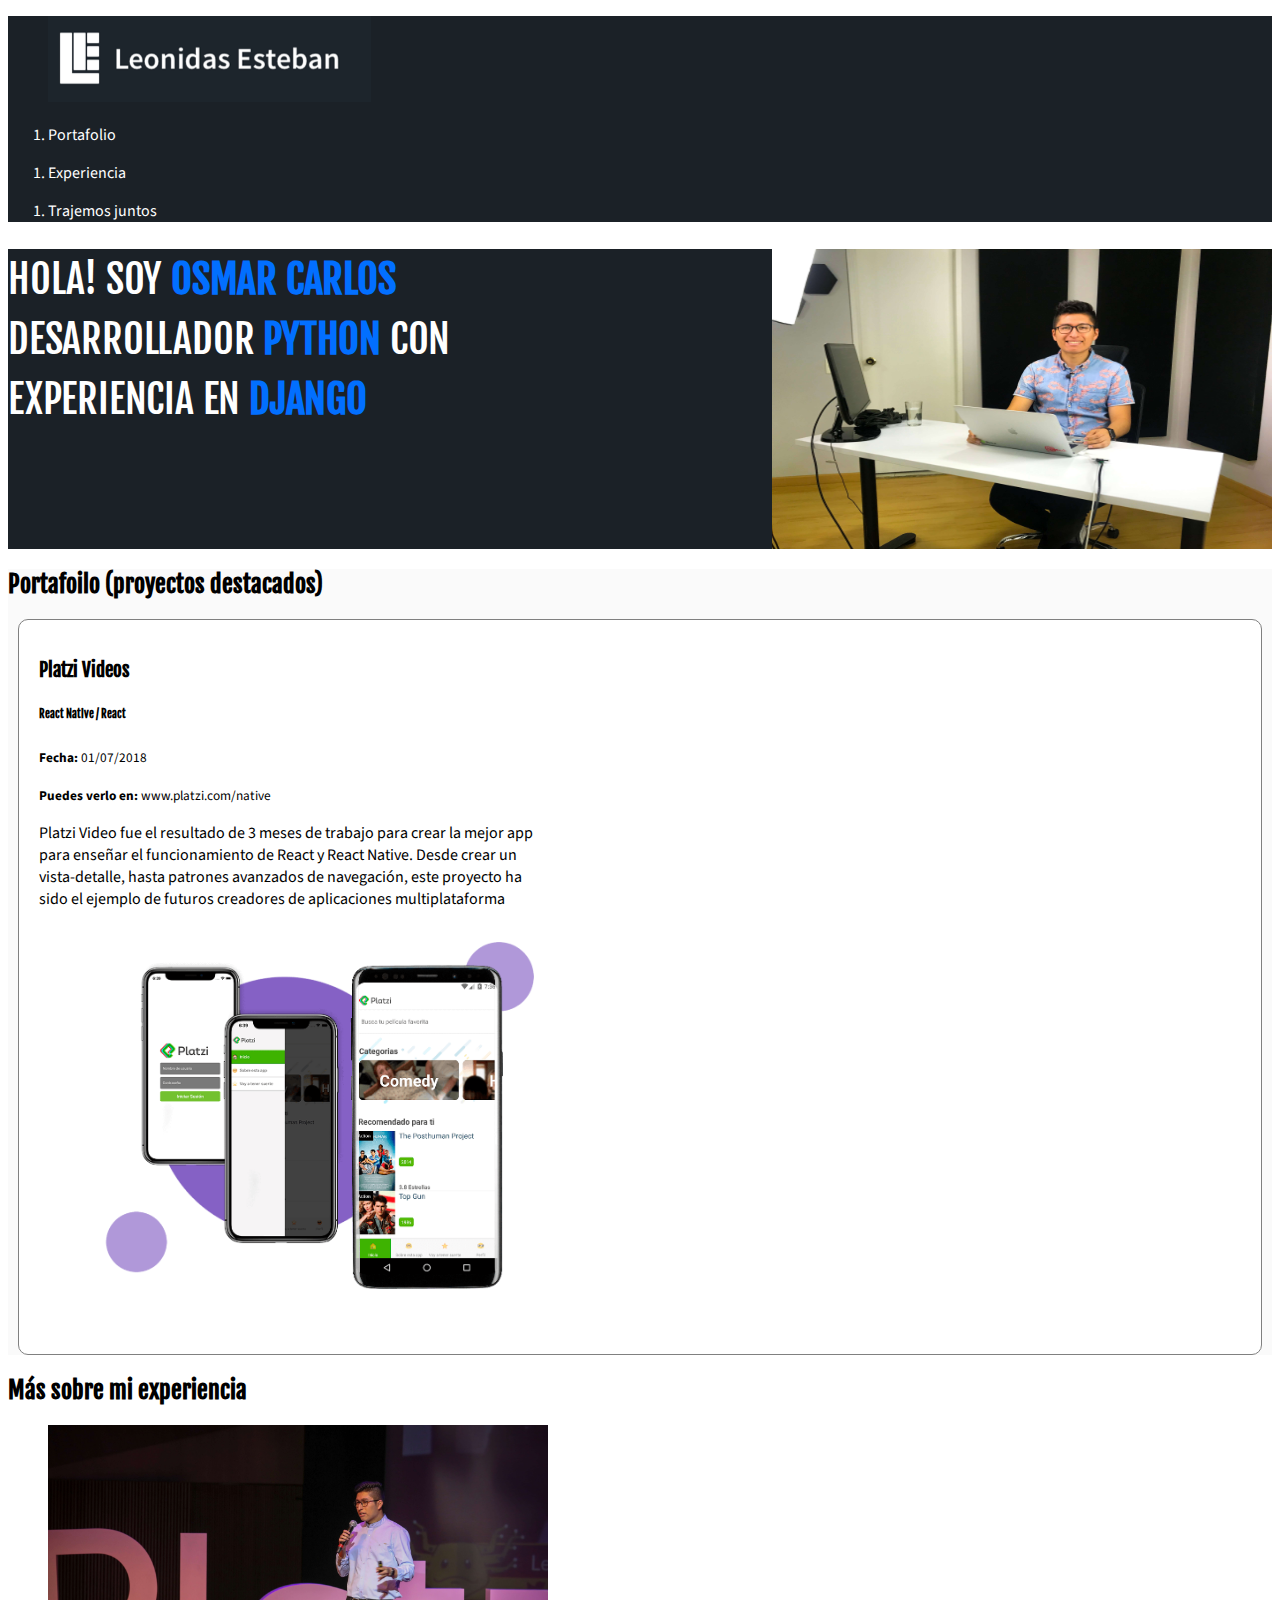
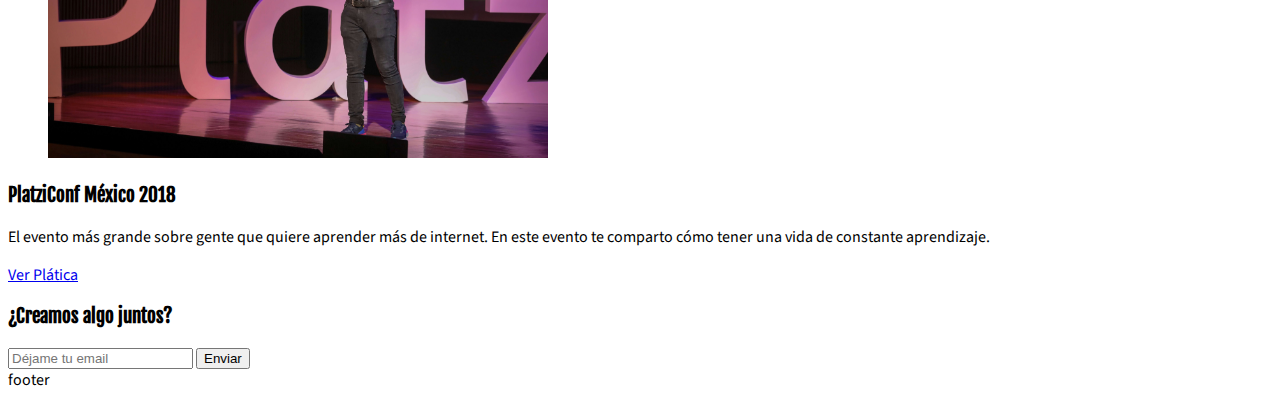
==== preview.html @ 9ba99475 "Update 1" ====
<!DOCTYPE html>
<html lang="es">
<head>
    <meta charset="UTF-8">
    <meta name="viewport" content="width=device-width, initial-scale=1.0">
    <meta http-equiv="X-UA-Compatible" content="ie=edge">
    <title>Preview</title>
    <link rel="icon" type="image/png" href="images/favicon.png">
    <link href="https://fonts.googleapis.com/css?family=Fjalla+One|Source+Sans+Pro" rel="stylesheet">
    <link rel="stylesheet" href="css/styles.css">
</head>
<body>
    <header class="header">
        <div>
            <figure class="logo">
                <img src="images/logo.png" alt="Logo de http://leonidasesteban.com">
            </figure>
            <nav class="menu">
                <ol>
                    <!-- <li><a href="https://www.capptu.com" target="_blank">Trabajo</a></li> -->
                    <li><a href="#portafolio">Portafolio</a></li>
                </ol>
                <ol>
                    <!-- <li><a href="https://linkedin.com/in/osmar-carlos-rodríguez-mejía-9ba526146" target="_blank">Experiencia</a></li> -->
                    <li><a href="#experiencia">Experiencia</a></li>
                </ol>
                <ol>
                    <!-- <li><a href="https://github.com/OsmarCarlos/chewie" target="_blank">Trajemos juntos</a></li> -->
                    <li><a href="#contacto">Trajemos juntos</a></li>
                </ol>
            </nav>
        </div>
    </header>
    <section class="hero">
        <h1>
            Hola! Soy <strong>Osmar Carlos</strong><br> Desarrollador  <strong>Python</strong> con <br> experiencia en <strong>Django</strong>
        </h1>
        <!-- <img src="images/hero.jpg" alt="Hero Image" width="500" height=""> -->
    </section>
    <section id="portafolio" class="portfolio">
        <h2>Portafoilo (proyectos destacados)</h2>
        <article class="project">
            <div class="project-details">
                <h3 class="project-title">Platzi Videos</h3>
                <h6 class="project-course">React Native / React</h6>
                <p class="project-date"><small><strong>Fecha: </strong>01/07/2018</small></p>
                <p class="project-url"><small><strong>Puedes verlo en: </strong>www.platzi.com/native</small></p>
                <p class="project-description">Platzi Video fue el resultado de 3 meses de trabajo para crear la mejor app para enseñar
                    el funcionamiento de React y React Native. Desde crear un vista-detalle, hasta patrones 
                    avanzados de navegación, este proyecto ha sido el ejemplo de futuros creadores de 
                    aplicaciones multiplataforma</p>
            </div>       
            <figure class="project-imageContainer">
                <img class="project-image" src="images/platzi-video-react-native.png" alt="Proyecto del curso de React Native" width="500">
            </figure>
        </article>
    </section>
    <section id="eventos" class="event">
        <h2>Más sobre mi experiencia</h2>
        <article class="event">
            <figure class="event-imageContainer">
                <img class="event-image" src="images/platzi-conf.jpg" alt="PlatziConf" width="500">
            </figure>
            <h3 class="event-title">PlatziConf México 2018</h3>
            <p class="event-description">El evento más grande sobre gente que quiere aprender más de internet. 
                En este evento te comparto cómo tener una vida de constante aprendizaje.</p>
            <a class="event-url" href="https://www.youtube.com/watch?v=BIS7cWGgJg0" target="_blank">Ver Plática</a>
        </article>
    </section>
    <section id="contacto" class="contact">
        <form action="" class="form-email">
            <h3>¿Creamos algo juntos?</h3>
            <!-- <label for="email">Déjame tu email</label> -->
            <input type="text" placeholder="Déjame tu email" id="email">
            <!-- <input type="submit" value="Enviar"> -->
            <button>Enviar</button>
        </form>
    </section>
    <footer class="footer">footer</footer>
</body>
</html>
---- css/styles.css ----
/* selector de etiquerta 
header {
    background: rebeccapurple
}
selector descendente 
body header div nav ol li a {
    background: red
} 
selector de clase 
.link {
    background: blue
}
selector de id
#id {
    background: blue
}

gris oscuro =  #1d252c
gris claro = #626262
background gris = #1b2127
celeste = #026fff
*/

body {
    font-family: 'Source Sans Pro', sans-serif;
}

.header {
    background-color: #1b2127;
    color: white;
}

h1, h2, h3, h4, h5, h6 {
    font-family: 'Fjalla One', sans-serif;
}

h1 {
    line-height: 1.5em;
    font-size: 40px;
    font-weight: normal;
    /* font-style: italic; */
    letter-spacing: -.2px;
    text-transform: uppercase;
    /* text-decoration: underline; */
    color: white;
}

.hero strong {
    color: #026fff;
}

.hero {
    height: 300px;
    background-image: url('../images/hero.jpg');
    background-size: 500px 300px;
    background-repeat: no-repeat;
    background-position-x: right;
    background-color: #1b2127;
    color: white;
}

.header a {
    color: white;
    text-decoration: none;
}

.portfolio {
    background-color: #fafafa;
}

.project {
    /* border-top: 10px solid red;
    border-right: 10px solid green;
    border-left: 10px solid pink;
    border-bottom: 10px solid blue; */
    border: 1px solid gray;
    border-radius: 10px;
    /* margin-bottom: 15px; */
    margin: 10px;
    margin-bottom: 15px;
    padding: 20px;
    background-color: white;
}

.project-details {
    width: 500px;
}

.project-imageContainer {
    width: 500px;
}
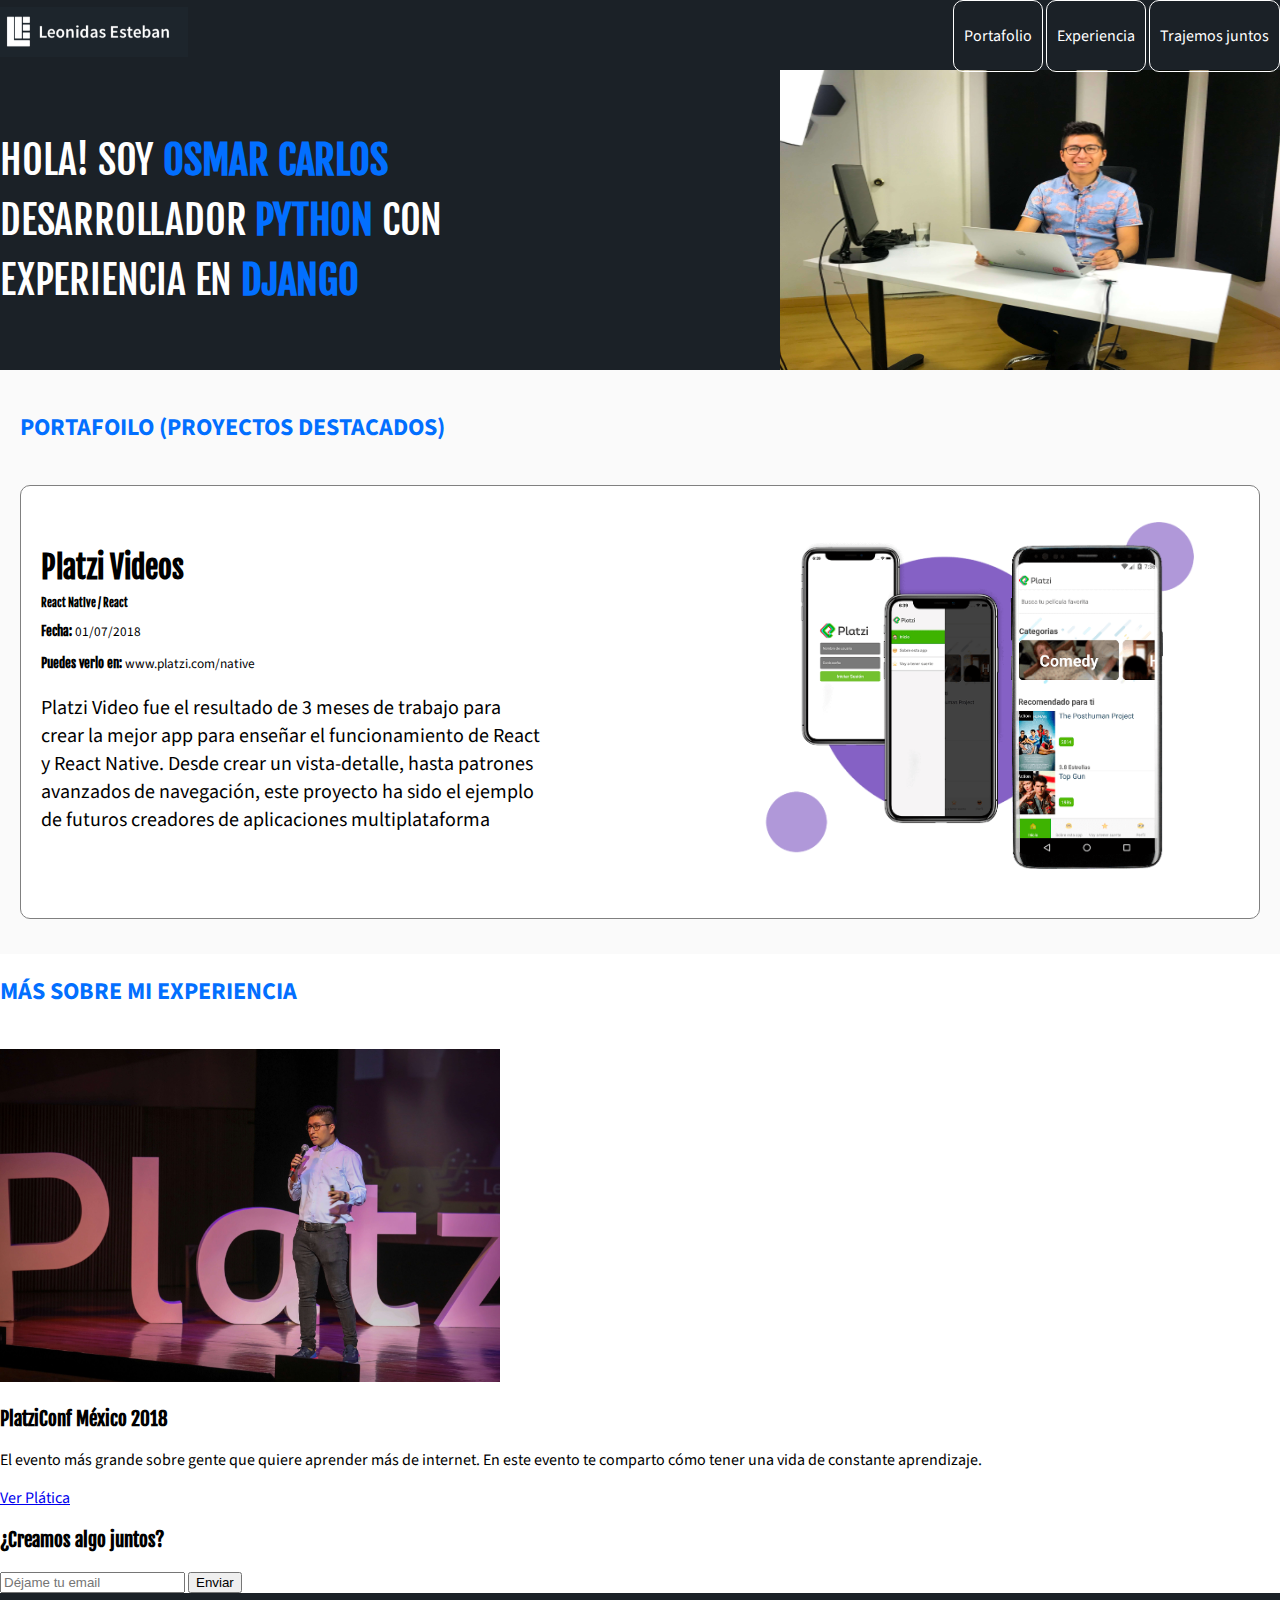
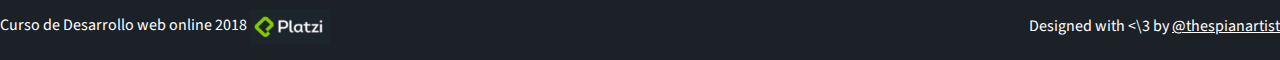
==== commit 8ef506c5: "Update 3" ====
--- a/preview.html
+++ b/preview.html
@@ -10,26 +10,38 @@
     <link rel="stylesheet" href="css/styles.css">
 </head>
 <body>
+    <!-- <div class="flexbox">
+        <div class="box"></div>
+        <div class="box"></div>
+        <div class="box"></div>
+        <div class="box"></div>
+        <div class="box"></div>
+        <div class="box"></div>
+        <div class="box"></div>
+        <div class="box"></div>
+        <div class="box"></div>
+        <div class="box"></div>
+        <div class="box"></div>
+        <div class="box"></div>
+    </div> -->
     <header class="header">
-        <div>
-            <figure class="logo">
-                <img src="images/logo.png" alt="Logo de http://leonidasesteban.com">
-            </figure>
-            <nav class="menu">
-                <ol>
-                    <!-- <li><a href="https://www.capptu.com" target="_blank">Trabajo</a></li> -->
-                    <li><a href="#portafolio">Portafolio</a></li>
-                </ol>
-                <ol>
-                    <!-- <li><a href="https://linkedin.com/in/osmar-carlos-rodríguez-mejía-9ba526146" target="_blank">Experiencia</a></li> -->
-                    <li><a href="#experiencia">Experiencia</a></li>
-                </ol>
-                <ol>
-                    <!-- <li><a href="https://github.com/OsmarCarlos/chewie" target="_blank">Trajemos juntos</a></li> -->
-                    <li><a href="#contacto">Trajemos juntos</a></li>
-                </ol>
-            </nav>
-        </div>
+        <figure class="logo">
+            <img src="images/logo.png" height="50" alt="Logo de http://leonidasesteban.com">
+        </figure>
+        <nav class="menu">
+            <ol>
+                <!-- <li><a href="https://www.capptu.com" target="_blank">Trabajo</a></li> -->
+                <li><a href="#portafolio">Portafolio</a></li>
+            </ol>
+            <ol>
+                <!-- <li><a href="https://linkedin.com/in/osmar-carlos-rodríguez-mejía-9ba526146" target="_blank">Experiencia</a></li> -->
+                <li><a href="#experiencia">Experiencia</a></li>
+            </ol>
+            <ol>
+                <!-- <li><a href="https://github.com/OsmarCarlos/chewie" target="_blank">Trajemos juntos</a></li> -->
+                <li><a href="#contacto">Trajemos juntos</a></li>
+            </ol>
+        </nav>
     </header>
     <section class="hero">
         <h1>
@@ -76,6 +88,13 @@
             <button>Enviar</button>
         </form>
     </section>
-    <footer class="footer">footer</footer>
+    <footer class="footer">
+        <div>
+            <p>Curso de Desarrollo web online 2018 <img src="images/platzi.png" width="80px" alt="Platzi"></p>
+        </div>
+        <div>
+            <p>Designed with <\3 by <a href="https://twitter.com/thespianartist" target="_blank">@thespianartist</a></p>
+        </div>
+    </footer>
 </body>
 </html>--- a/css/styles.css
+++ b/css/styles.css
@@ -23,11 +23,22 @@
 
 body {
     font-family: 'Source Sans Pro', sans-serif;
+    margin: 0;
 }
 
 .header {
     background-color: #1b2127;
     color: white;
+    display: flex;
+    justify-content: space-between;
+    height: 70px;
+    align-items: center;
+}
+
+ol, ul {
+    margin: 0px;
+    padding: 0px;
+    list-style: none;
 }
 
 h1, h2, h3, h4, h5, h6 {
@@ -43,6 +54,16 @@
     text-transform: uppercase;
     /* text-decoration: underline; */
     color: white;
+    margin: 0;
+}
+
+h2 {
+    color: #026fff;
+    font-family: 'Source Sans Pro', sans-serif;
+    text-transform: uppercase;
+    font-weight: bold;
+    font-size: 24px;
+    margin-bottom: 40px;
 }
 
 .hero strong {
@@ -57,6 +78,12 @@
     background-position-x: right;
     background-color: #1b2127;
     color: white;
+    display: flex;
+    align-items: center;
+}
+
+.menu {
+    height: inherit;
 }
 
 .header a {
@@ -64,8 +91,32 @@
     text-decoration: none;
 }
 
+.header ol{
+    height: inherit;
+    display: inline-block;
+    align-items: center;
+}
+
+.header li {
+    height: inherit;
+    border: 1px solid white;
+    border-radius: 10px;
+}
+
+.header a {
+    height: inherit;
+    display: flex;
+    align-items: center;
+    padding: 0 10px;
+}
+
+figure {
+    margin: 0;
+}
+
 .portfolio {
     background-color: #fafafa;
+    padding: 20px;
 }
 
 .project {
@@ -76,10 +127,33 @@
     border: 1px solid gray;
     border-radius: 10px;
     /* margin-bottom: 15px; */
-    margin: 10px;
+    /* margin: 10px; */
     margin-bottom: 15px;
     padding: 20px;
     background-color: white;
+    display: flex;
+    align-items: center;
+    justify-content: space-between;
+}
+
+.project-title {
+    font-size: 30px;
+    margin-bottom: 10px;
+    margin-top: 0;
+}
+
+.project-course,
+.project-date,
+.project-url {
+    margin: 10px 0;
+}
+
+.project-description {
+    font-size: 20px;
+}
+
+.project strong {
+    font-family: 'Fjalla One', sans-serif;
 }
 
 .project-details {
@@ -88,4 +162,33 @@
 
 .project-imageContainer {
     width: 500px;
-}+}
+
+.footer {
+    color: white;
+    background: #1b2127;
+    display: flex;
+    align-items: center;
+    justify-content: space-between;
+}
+
+.footer img {
+    vertical-align: middle;
+}
+
+.footer a {
+    color: white;
+}
+
+/* .flexbox {
+   display: flex;
+   flex-wrap: wrap;  
+}
+
+.box {
+    width: 200px;
+    height: 200px;
+    border: 1px solid red;
+    flex-shrink: 0;
+    margin: 10px;
+} */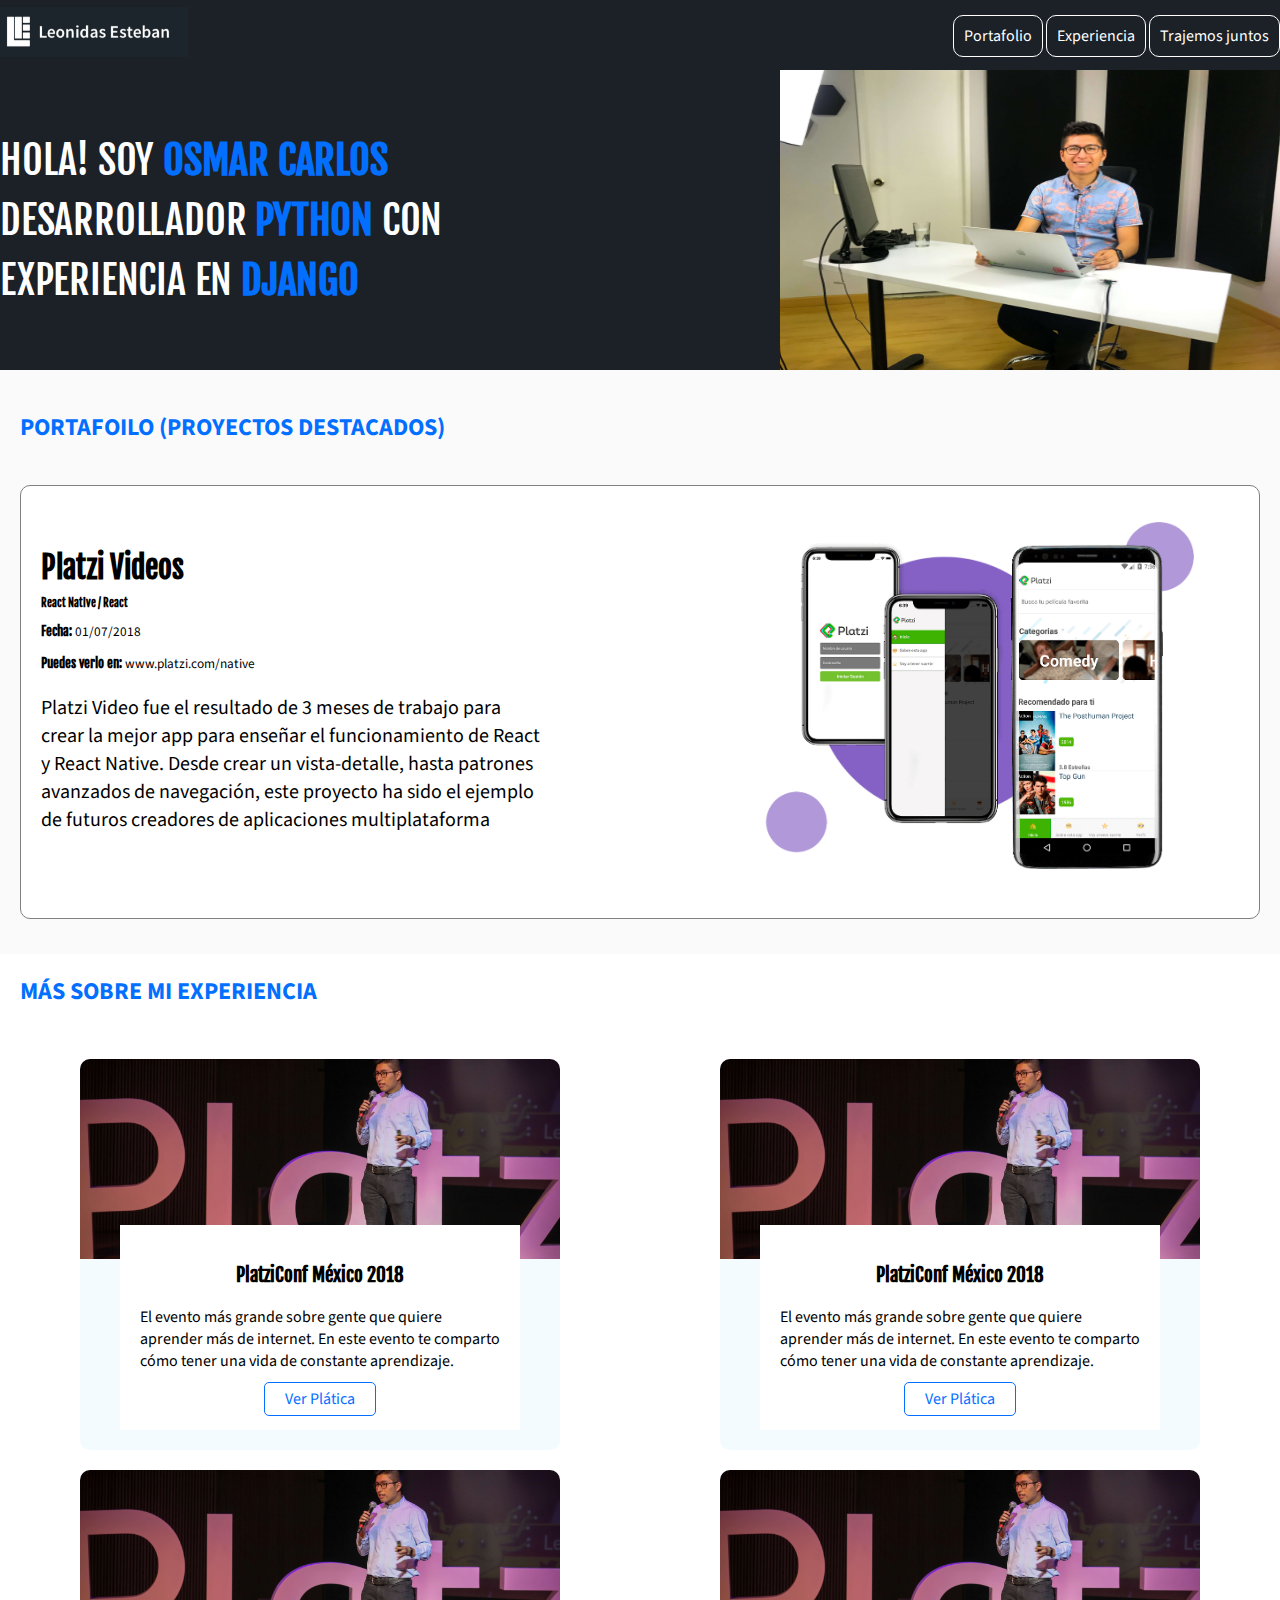
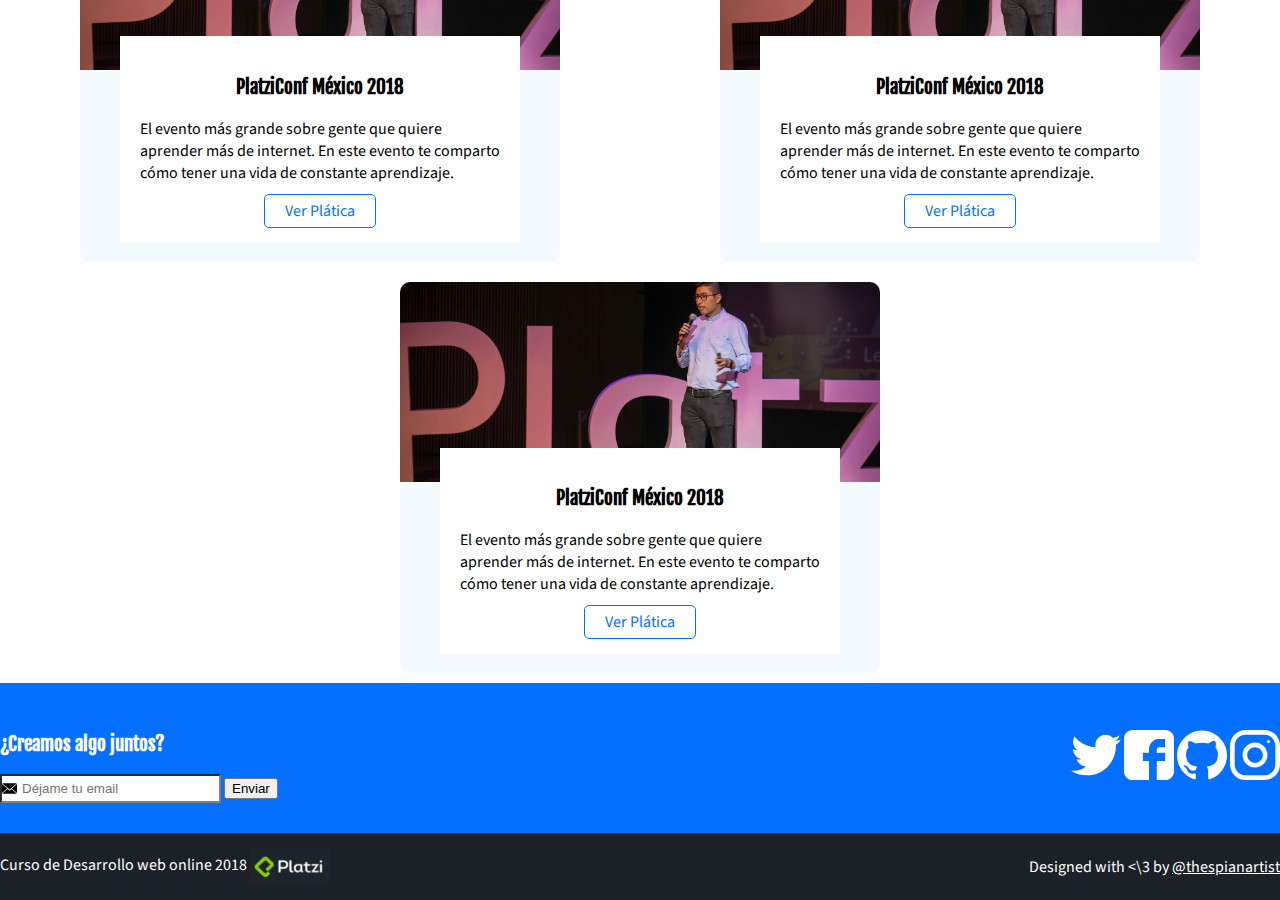
==== commit 292c138c: "Update 4" ====
--- a/preview.html
+++ b/preview.html
@@ -67,16 +67,62 @@
             </figure>
         </article>
     </section>
-    <section id="eventos" class="event">
-        <h2>Más sobre mi experiencia</h2>
+    <h2 class="event-main">Más sobre mi experiencia</h2>
+    <section id="eventos"class="event-list">
         <article class="event">
             <figure class="event-imageContainer">
                 <img class="event-image" src="images/platzi-conf.jpg" alt="PlatziConf" width="500">
             </figure>
-            <h3 class="event-title">PlatziConf México 2018</h3>
-            <p class="event-description">El evento más grande sobre gente que quiere aprender más de internet. 
-                En este evento te comparto cómo tener una vida de constante aprendizaje.</p>
-            <a class="event-url" href="https://www.youtube.com/watch?v=BIS7cWGgJg0" target="_blank">Ver Plática</a>
+            <div class="event-detail">
+                <h3 class="event-title">PlatziConf México 2018</h3>
+                <p class="event-description">El evento más grande sobre gente que quiere aprender más de internet. 
+                    En este evento te comparto cómo tener una vida de constante aprendizaje.</p>
+                <a class="event-url" href="https://www.youtube.com/watch?v=BIS7cWGgJg0" target="_blank">Ver Plática</a>
+            </div>
+        </article>
+        <article class="event">
+            <figure class="event-imageContainer">
+                <img class="event-image" src="images/platzi-conf.jpg" alt="PlatziConf" width="500">
+            </figure>
+            <div class="event-detail">
+                <h3 class="event-title">PlatziConf México 2018</h3>
+                <p class="event-description">El evento más grande sobre gente que quiere aprender más de internet. 
+                    En este evento te comparto cómo tener una vida de constante aprendizaje.</p>
+                <a class="event-url" href="https://www.youtube.com/watch?v=BIS7cWGgJg0" target="_blank">Ver Plática</a>
+            </div>
+        </article>
+        <article class="event">
+            <figure class="event-imageContainer">
+                <img class="event-image" src="images/platzi-conf.jpg" alt="PlatziConf" width="500">
+            </figure>
+            <div class="event-detail">
+                <h3 class="event-title">PlatziConf México 2018</h3>
+                <p class="event-description">El evento más grande sobre gente que quiere aprender más de internet. 
+                    En este evento te comparto cómo tener una vida de constante aprendizaje.</p>
+                <a class="event-url" href="https://www.youtube.com/watch?v=BIS7cWGgJg0" target="_blank">Ver Plática</a>
+            </div>
+        </article>
+        <article class="event">
+            <figure class="event-imageContainer">
+                <img class="event-image" src="images/platzi-conf.jpg" alt="PlatziConf" width="500">
+            </figure>
+            <div class="event-detail">
+                <h3 class="event-title">PlatziConf México 2018</h3>
+                <p class="event-description">El evento más grande sobre gente que quiere aprender más de internet. 
+                    En este evento te comparto cómo tener una vida de constante aprendizaje.</p>
+                <a class="event-url" href="https://www.youtube.com/watch?v=BIS7cWGgJg0" target="_blank">Ver Plática</a>
+            </div>
+        </article>
+        <article class="event">
+            <figure class="event-imageContainer">
+                <img class="event-image" src="images/platzi-conf.jpg" alt="PlatziConf" width="500">
+            </figure>
+            <div class="event-detail">
+                <h3 class="event-title">PlatziConf México 2018</h3>
+                <p class="event-description">El evento más grande sobre gente que quiere aprender más de internet. 
+                    En este evento te comparto cómo tener una vida de constante aprendizaje.</p>
+                <a class="event-url" href="https://www.youtube.com/watch?v=BIS7cWGgJg0" target="_blank">Ver Plática</a>
+            </div>
         </article>
     </section>
     <section id="contacto" class="contact">
@@ -87,6 +133,12 @@
             <!-- <input type="submit" value="Enviar"> -->
             <button>Enviar</button>
         </form>
+        <div class="social">
+            <a href="" class="social-link twitter"></a>
+            <a href="" class="social-link facebook"></a>
+            <a href="" class="social-link github"></a>
+            <a href="" class="social-link instagram"></a>
+        </div>
     </section>
     <footer class="footer">
         <div>
--- a/css/styles.css
+++ b/css/styles.css
@@ -98,7 +98,8 @@
 }
 
 .header li {
-    height: inherit;
+    margin: 15px 0;
+    height: 40px;
     border: 1px solid white;
     border-radius: 10px;
 }
@@ -164,6 +165,93 @@
     width: 500px;
 }
 
+.event-list {
+    display: flex;
+    flex-wrap: wrap;
+    justify-content: space-around; 
+}
+
+.event {
+    margin: 10px;
+    width: 480px;
+    border-radius: 10px;
+    overflow: hidden;
+    flex-shrink: 0;
+    background-color: #f4fbff
+}
+
+.event img {
+    width: 480px;
+    height: 200px;
+    object-fit: cover;
+}
+
+.event-detail {
+    margin: 20px 40px;
+    background-color: white;
+    margin-top: -40px;
+    position: relative;
+    padding: 20px;
+    text-align: center;
+}
+
+.event-main {
+    margin-left: 20px;
+}
+
+.event-description {
+    text-align: left;
+}
+
+.event-url {
+    color: #056fff;
+    border: 1px solid ;
+    padding: 5px 20px;
+    text-decoration: none;
+    border-radius: 5px;
+}
+
+.contact {
+    background-color: #056fff;
+    color: white;
+    height: 150px;
+    display: flex;
+    align-items: center;
+    justify-content: space-between;
+}
+
+.social-link {
+    display: inline-block;
+    width: 50px;
+    height: 50px;
+    background-size: 50px 50px;
+}
+
+.social-link.twitter {
+    background-image: url('../images/twitter.svg');
+}
+
+.social-link.facebook {
+    background-image: url('../images/facebook.svg');
+}
+
+.social-link.github {
+    background-image: url('../images/github.svg');
+}
+
+.social-link.instagram {
+    background-image: url('../images/instagram.svg');
+}
+
+.form-email input{
+    border-color: grey;
+    padding: 5px 20px;
+    background-image: url('../images/envelope.svg');
+    background-size: 15px 15px;
+    background-repeat: no-repeat;
+    background-position-y: center;
+}
+
 .footer {
     color: white;
     background: #1b2127;
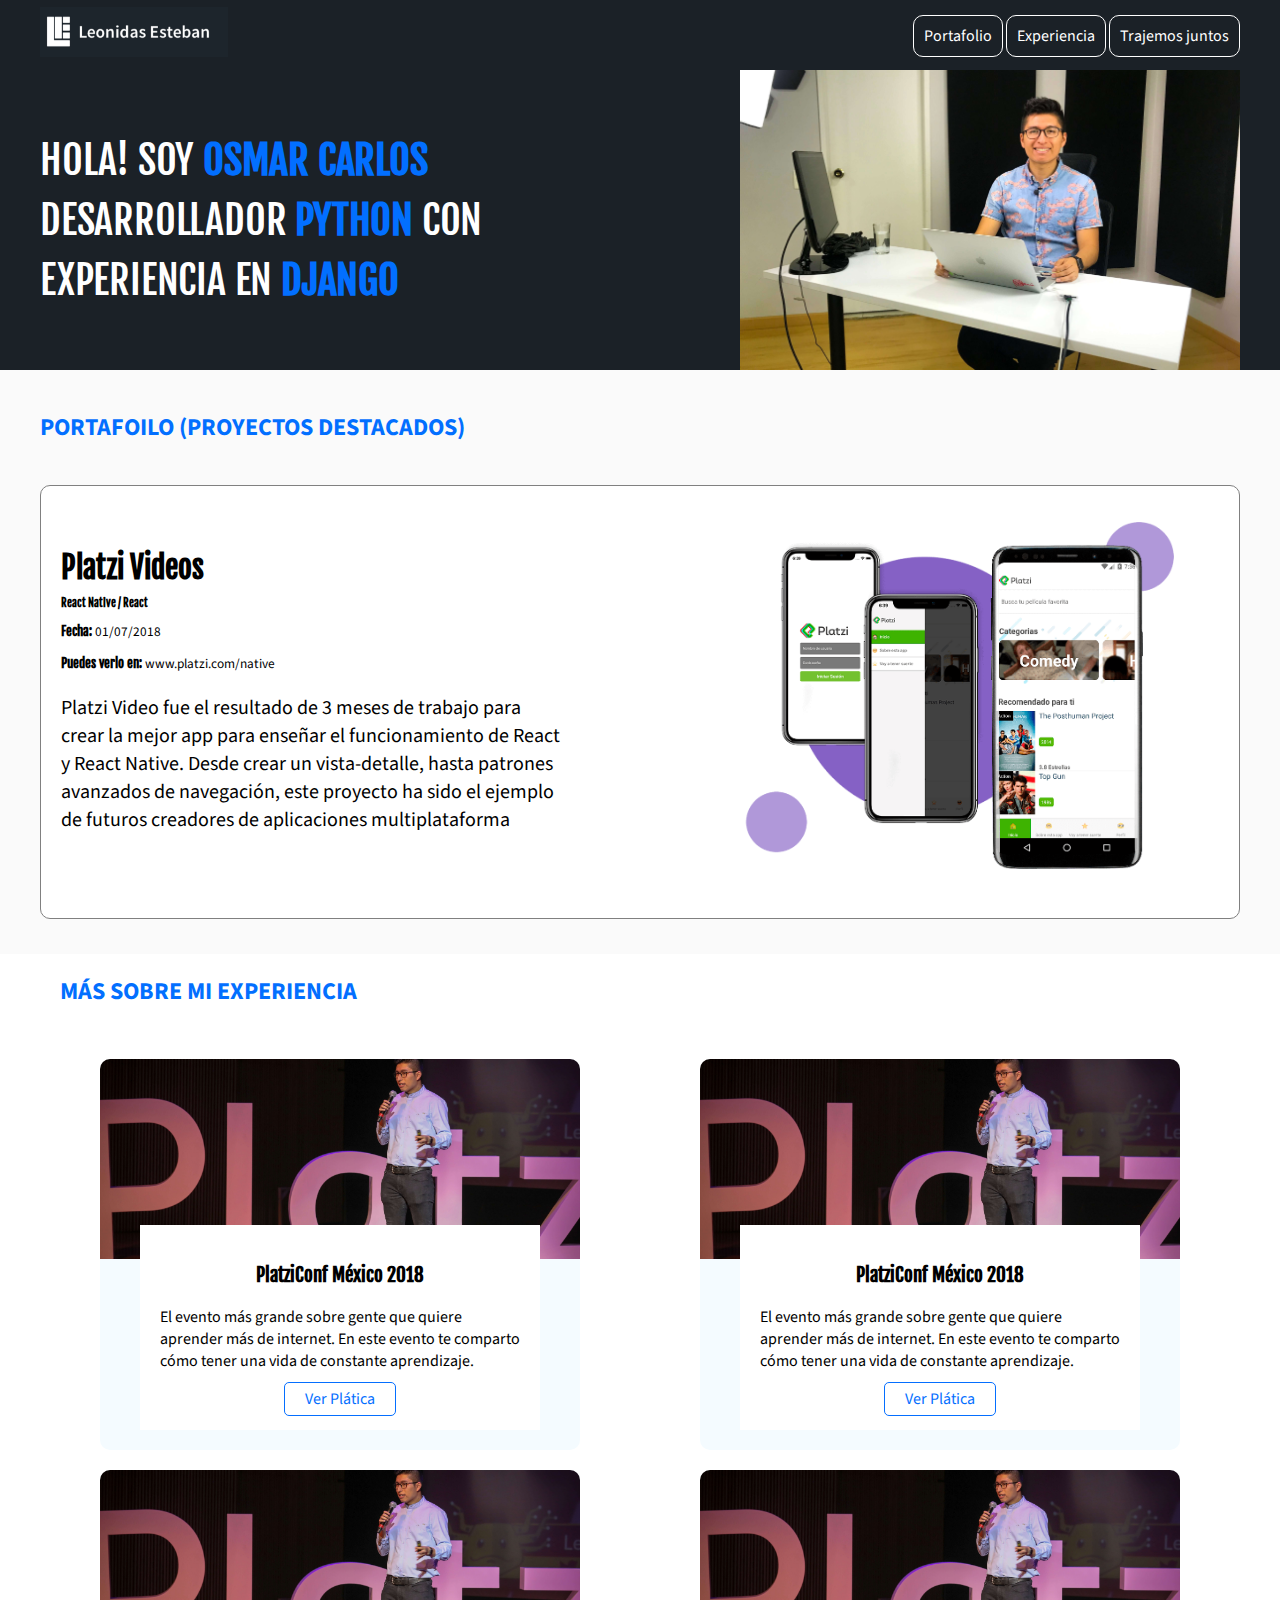
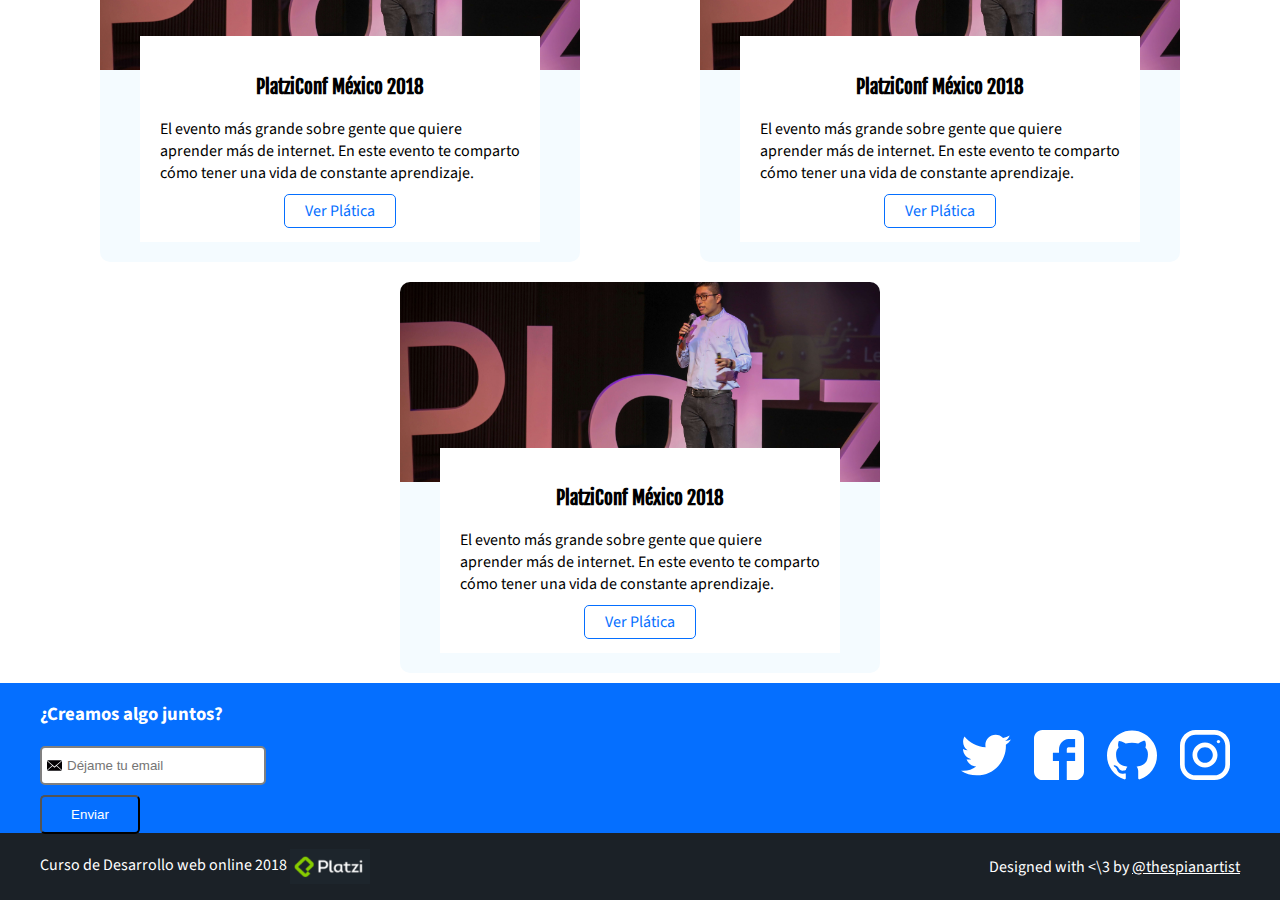
==== commit 93f143cb: "Final project (First course)" ====
--- a/preview.html
+++ b/preview.html
@@ -25,127 +25,141 @@
         <div class="box"></div>
     </div> -->
     <header class="header">
-        <figure class="logo">
-            <img src="images/logo.png" height="50" alt="Logo de http://leonidasesteban.com">
-        </figure>
-        <nav class="menu">
-            <ol>
-                <!-- <li><a href="https://www.capptu.com" target="_blank">Trabajo</a></li> -->
-                <li><a href="#portafolio">Portafolio</a></li>
-            </ol>
-            <ol>
-                <!-- <li><a href="https://linkedin.com/in/osmar-carlos-rodríguez-mejía-9ba526146" target="_blank">Experiencia</a></li> -->
-                <li><a href="#experiencia">Experiencia</a></li>
-            </ol>
-            <ol>
-                <!-- <li><a href="https://github.com/OsmarCarlos/chewie" target="_blank">Trajemos juntos</a></li> -->
-                <li><a href="#contacto">Trajemos juntos</a></li>
-            </ol>
-        </nav>
+        <div class="wrapper">
+            <figure class="logo">
+                <img src="images/logo.png" height="50" alt="Logo de http://leonidasesteban.com">
+            </figure>
+            <nav class="menu">
+                <ol>
+                    <!-- <li><a href="https://www.capptu.com" target="_blank">Trabajo</a></li> -->
+                    <li><a href="#portafolio">Portafolio</a></li>
+                </ol>
+                <ol>
+                    <!-- <li><a href="https://linkedin.com/in/osmar-carlos-rodríguez-mejía-9ba526146" target="_blank">Experiencia</a></li> -->
+                    <li><a href="#experiencia">Experiencia</a></li>
+                </ol>
+                <ol>
+                    <!-- <li><a href="https://github.com/OsmarCarlos/chewie" target="_blank">Trajemos juntos</a></li> -->
+                    <li><a href="#contacto">Trajemos juntos</a></li>
+                </ol>
+            </nav>
+        </div>
     </header>
     <section class="hero">
-        <h1>
-            Hola! Soy <strong>Osmar Carlos</strong><br> Desarrollador  <strong>Python</strong> con <br> experiencia en <strong>Django</strong>
-        </h1>
-        <!-- <img src="images/hero.jpg" alt="Hero Image" width="500" height=""> -->
+        <div class="wrapper">
+            <h1>
+                Hola! Soy <strong>Osmar Carlos</strong><br> Desarrollador  <strong>Python</strong> con <br> experiencia en <strong>Django</strong>
+            </h1>
+            <img class="hero-image" src="images/hero.jpg" alt="Hero Image" width="500" height="300">
+        </div>
     </section>
     <section id="portafolio" class="portfolio">
-        <h2>Portafoilo (proyectos destacados)</h2>
-        <article class="project">
-            <div class="project-details">
-                <h3 class="project-title">Platzi Videos</h3>
-                <h6 class="project-course">React Native / React</h6>
-                <p class="project-date"><small><strong>Fecha: </strong>01/07/2018</small></p>
-                <p class="project-url"><small><strong>Puedes verlo en: </strong>www.platzi.com/native</small></p>
-                <p class="project-description">Platzi Video fue el resultado de 3 meses de trabajo para crear la mejor app para enseñar
-                    el funcionamiento de React y React Native. Desde crear un vista-detalle, hasta patrones 
-                    avanzados de navegación, este proyecto ha sido el ejemplo de futuros creadores de 
-                    aplicaciones multiplataforma</p>
-            </div>       
-            <figure class="project-imageContainer">
-                <img class="project-image" src="images/platzi-video-react-native.png" alt="Proyecto del curso de React Native" width="500">
-            </figure>
-        </article>
+        <div class="wrapper">
+            <h2>Portafoilo (proyectos destacados)</h2>
+            <article class="project">
+                <div class="project-details">
+                    <h3 class="project-title">Platzi Videos</h3>
+                    <h6 class="project-course">React Native / React</h6>
+                    <p class="project-date"><small><strong>Fecha: </strong>01/07/2018</small></p>
+                    <p class="project-url"><small><strong>Puedes verlo en: </strong>www.platzi.com/native</small></p>
+                    <p class="project-description">Platzi Video fue el resultado de 3 meses de trabajo para crear la mejor app para enseñar
+                        el funcionamiento de React y React Native. Desde crear un vista-detalle, hasta patrones 
+                        avanzados de navegación, este proyecto ha sido el ejemplo de futuros creadores de 
+                        aplicaciones multiplataforma</p>
+                </div>       
+                <figure class="project-imageContainer">
+                    <img class="project-image" src="images/platzi-video-react-native.png" alt="Proyecto del curso de React Native" width="500">
+                </figure>
+            </article>
+        </div>
     </section>
-    <h2 class="event-main">Más sobre mi experiencia</h2>
+    <div class="wrapper">
+        <h2 class="event-main">Más sobre mi experiencia</h2>
+    </div>
     <section id="eventos"class="event-list">
-        <article class="event">
-            <figure class="event-imageContainer">
-                <img class="event-image" src="images/platzi-conf.jpg" alt="PlatziConf" width="500">
-            </figure>
-            <div class="event-detail">
-                <h3 class="event-title">PlatziConf México 2018</h3>
-                <p class="event-description">El evento más grande sobre gente que quiere aprender más de internet. 
-                    En este evento te comparto cómo tener una vida de constante aprendizaje.</p>
-                <a class="event-url" href="https://www.youtube.com/watch?v=BIS7cWGgJg0" target="_blank">Ver Plática</a>
-            </div>
-        </article>
-        <article class="event">
-            <figure class="event-imageContainer">
-                <img class="event-image" src="images/platzi-conf.jpg" alt="PlatziConf" width="500">
-            </figure>
-            <div class="event-detail">
-                <h3 class="event-title">PlatziConf México 2018</h3>
-                <p class="event-description">El evento más grande sobre gente que quiere aprender más de internet. 
-                    En este evento te comparto cómo tener una vida de constante aprendizaje.</p>
-                <a class="event-url" href="https://www.youtube.com/watch?v=BIS7cWGgJg0" target="_blank">Ver Plática</a>
-            </div>
-        </article>
-        <article class="event">
-            <figure class="event-imageContainer">
-                <img class="event-image" src="images/platzi-conf.jpg" alt="PlatziConf" width="500">
-            </figure>
-            <div class="event-detail">
-                <h3 class="event-title">PlatziConf México 2018</h3>
-                <p class="event-description">El evento más grande sobre gente que quiere aprender más de internet. 
-                    En este evento te comparto cómo tener una vida de constante aprendizaje.</p>
-                <a class="event-url" href="https://www.youtube.com/watch?v=BIS7cWGgJg0" target="_blank">Ver Plática</a>
-            </div>
-        </article>
-        <article class="event">
-            <figure class="event-imageContainer">
-                <img class="event-image" src="images/platzi-conf.jpg" alt="PlatziConf" width="500">
-            </figure>
-            <div class="event-detail">
-                <h3 class="event-title">PlatziConf México 2018</h3>
-                <p class="event-description">El evento más grande sobre gente que quiere aprender más de internet. 
-                    En este evento te comparto cómo tener una vida de constante aprendizaje.</p>
-                <a class="event-url" href="https://www.youtube.com/watch?v=BIS7cWGgJg0" target="_blank">Ver Plática</a>
-            </div>
-        </article>
-        <article class="event">
-            <figure class="event-imageContainer">
-                <img class="event-image" src="images/platzi-conf.jpg" alt="PlatziConf" width="500">
-            </figure>
-            <div class="event-detail">
-                <h3 class="event-title">PlatziConf México 2018</h3>
-                <p class="event-description">El evento más grande sobre gente que quiere aprender más de internet. 
-                    En este evento te comparto cómo tener una vida de constante aprendizaje.</p>
-                <a class="event-url" href="https://www.youtube.com/watch?v=BIS7cWGgJg0" target="_blank">Ver Plática</a>
-            </div>
-        </article>
+        <div class="wrapper">
+            <article class="event">
+                <figure class="event-imageContainer">
+                    <img class="event-image" src="images/platzi-conf.jpg" alt="PlatziConf" width="500">
+                </figure>
+                <div class="event-detail">
+                    <h3 class="event-title">PlatziConf México 2018</h3>
+                    <p class="event-description">El evento más grande sobre gente que quiere aprender más de internet. 
+                        En este evento te comparto cómo tener una vida de constante aprendizaje.</p>
+                    <a class="event-url" href="https://www.youtube.com/watch?v=BIS7cWGgJg0" target="_blank">Ver Plática</a>
+                </div>
+            </article>
+            <article class="event">
+                <figure class="event-imageContainer">
+                    <img class="event-image" src="images/platzi-conf.jpg" alt="PlatziConf" width="500">
+                </figure>
+                <div class="event-detail">
+                    <h3 class="event-title">PlatziConf México 2018</h3>
+                    <p class="event-description">El evento más grande sobre gente que quiere aprender más de internet. 
+                        En este evento te comparto cómo tener una vida de constante aprendizaje.</p>
+                    <a class="event-url" href="https://www.youtube.com/watch?v=BIS7cWGgJg0" target="_blank">Ver Plática</a>
+                </div>
+            </article>
+            <article class="event">
+                <figure class="event-imageContainer">
+                    <img class="event-image" src="images/platzi-conf.jpg" alt="PlatziConf" width="500">
+                </figure>
+                <div class="event-detail">
+                    <h3 class="event-title">PlatziConf México 2018</h3>
+                    <p class="event-description">El evento más grande sobre gente que quiere aprender más de internet. 
+                        En este evento te comparto cómo tener una vida de constante aprendizaje.</p>
+                    <a class="event-url" href="https://www.youtube.com/watch?v=BIS7cWGgJg0" target="_blank">Ver Plática</a>
+                </div>
+            </article>
+            <article class="event">
+                <figure class="event-imageContainer">
+                    <img class="event-image" src="images/platzi-conf.jpg" alt="PlatziConf" width="500">
+                </figure>
+                <div class="event-detail">
+                    <h3 class="event-title">PlatziConf México 2018</h3>
+                    <p class="event-description">El evento más grande sobre gente que quiere aprender más de internet. 
+                        En este evento te comparto cómo tener una vida de constante aprendizaje.</p>
+                    <a class="event-url" href="https://www.youtube.com/watch?v=BIS7cWGgJg0" target="_blank">Ver Plática</a>
+                </div>
+            </article>
+            <article class="event">
+                <figure class="event-imageContainer">
+                    <img class="event-image" src="images/platzi-conf.jpg" alt="PlatziConf" width="500">
+                </figure>
+                <div class="event-detail">
+                    <h3 class="event-title">PlatziConf México 2018</h3>
+                    <p class="event-description">El evento más grande sobre gente que quiere aprender más de internet. 
+                        En este evento te comparto cómo tener una vida de constante aprendizaje.</p>
+                    <a class="event-url" href="https://www.youtube.com/watch?v=BIS7cWGgJg0" target="_blank">Ver Plática</a>
+                </div>
+            </article>
+        </div>
     </section>
     <section id="contacto" class="contact">
-        <form action="" class="form-email">
-            <h3>¿Creamos algo juntos?</h3>
-            <!-- <label for="email">Déjame tu email</label> -->
-            <input type="text" placeholder="Déjame tu email" id="email">
-            <!-- <input type="submit" value="Enviar"> -->
-            <button>Enviar</button>
-        </form>
-        <div class="social">
-            <a href="" class="social-link twitter"></a>
-            <a href="" class="social-link facebook"></a>
-            <a href="" class="social-link github"></a>
-            <a href="" class="social-link instagram"></a>
+        <div class="wrapper">
+            <form action="" class="form-email">
+                <h3>¿Creamos algo juntos?</h3>
+                <!-- <label for="email">Déjame tu email</label> -->
+                <input type="text" placeholder="Déjame tu email" id="email">
+                <!-- <input type="submit" value="Enviar"> -->
+                <button>Enviar</button>
+            </form>
+            <div class="social">
+                <a href="" class="social-link twitter"></a>
+                <a href="" class="social-link facebook"></a>
+                <a href="" class="social-link github"></a>
+                <a href="" class="social-link instagram"></a>
+            </div>
         </div>
     </section>
     <footer class="footer">
-        <div>
-            <p>Curso de Desarrollo web online 2018 <img src="images/platzi.png" width="80px" alt="Platzi"></p>
-        </div>
-        <div>
-            <p>Designed with <\3 by <a href="https://twitter.com/thespianartist" target="_blank">@thespianartist</a></p>
+        <div class="wrapper">
+            <div>
+                <p>Curso de Desarrollo web online 2018 <img src="images/platzi.png" width="80px" alt="Platzi"></p>
+            </div>
+            <div>
+                <p>Designed with <\3 by <a href="https://twitter.com/thespianartist" target="_blank">@thespianartist</a></p>
+            </div>
         </div>
     </footer>
 </body>
--- a/css/styles.css
+++ b/css/styles.css
@@ -72,14 +72,19 @@
 
 .hero {
     height: 300px;
-    background-image: url('../images/hero.jpg');
-    background-size: 500px 300px;
-    background-repeat: no-repeat;
+    /* background-image: url('../images/hero.jpg'); */
+    /* background-size: 500px 300px;
+    background-repeat: no-repeat; */
     background-position-x: right;
     background-color: #1b2127;
     color: white;
     display: flex;
     align-items: center;
+    justify-content: space-between;
+}
+
+.hero-image {
+    object-fit: cover;
 }
 
 .menu {
@@ -168,7 +173,7 @@
 .event-list {
     display: flex;
     flex-wrap: wrap;
-    justify-content: space-around; 
+    justify-content: space-around;
 }
 
 .event {
@@ -225,6 +230,7 @@
     width: 50px;
     height: 50px;
     background-size: 50px 50px;
+    margin: 0px 10px;
 }
 
 .social-link.twitter {
@@ -245,11 +251,28 @@
 
 .form-email input{
     border-color: grey;
-    padding: 5px 20px;
+    padding: 10px 20px 10px 25px;
     background-image: url('../images/envelope.svg');
     background-size: 15px 15px;
     background-repeat: no-repeat;
     background-position-y: center;
+    background-position-x: 5px;
+    border-radius: 5px;
+    border-style: solid;
+}
+
+.form-email button {
+    display: block;
+    margin-top: 10px;
+    background: transparent;
+    color: white;
+    padding: 10px 0px;
+    border-radius: 5px;
+    width: 100px;
+}
+
+.form-email h3 {
+    font-family: 'Source Sans Pro', sans-serif;
 }
 
 .footer {
@@ -266,6 +289,16 @@
 
 .footer a {
     color: white;
+}
+
+.wrapper {
+    width: 1200px;
+    margin: 0 auto;
+    display: inherit;
+    justify-content: inherit;
+    align-items: inherit;
+    height: inherit;
+    flex-wrap: inherit;
 }
 
 /* .flexbox {
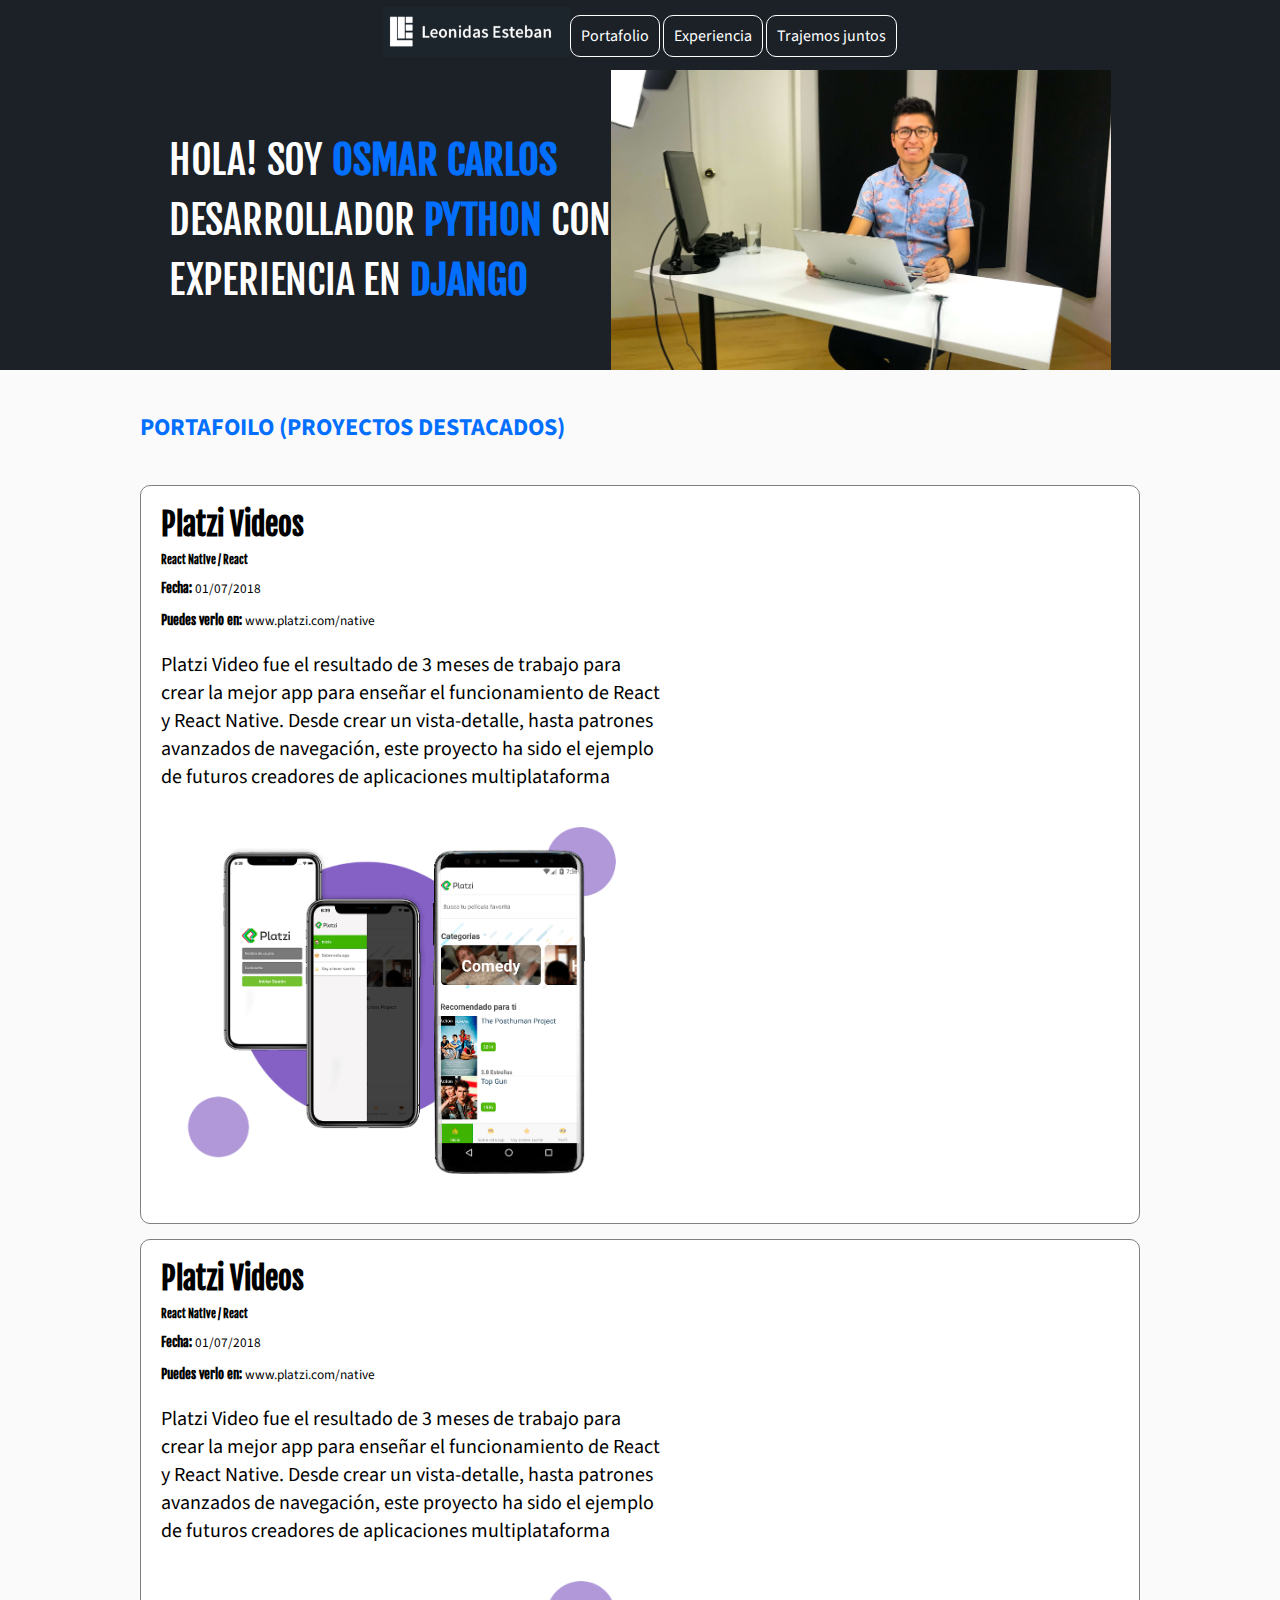
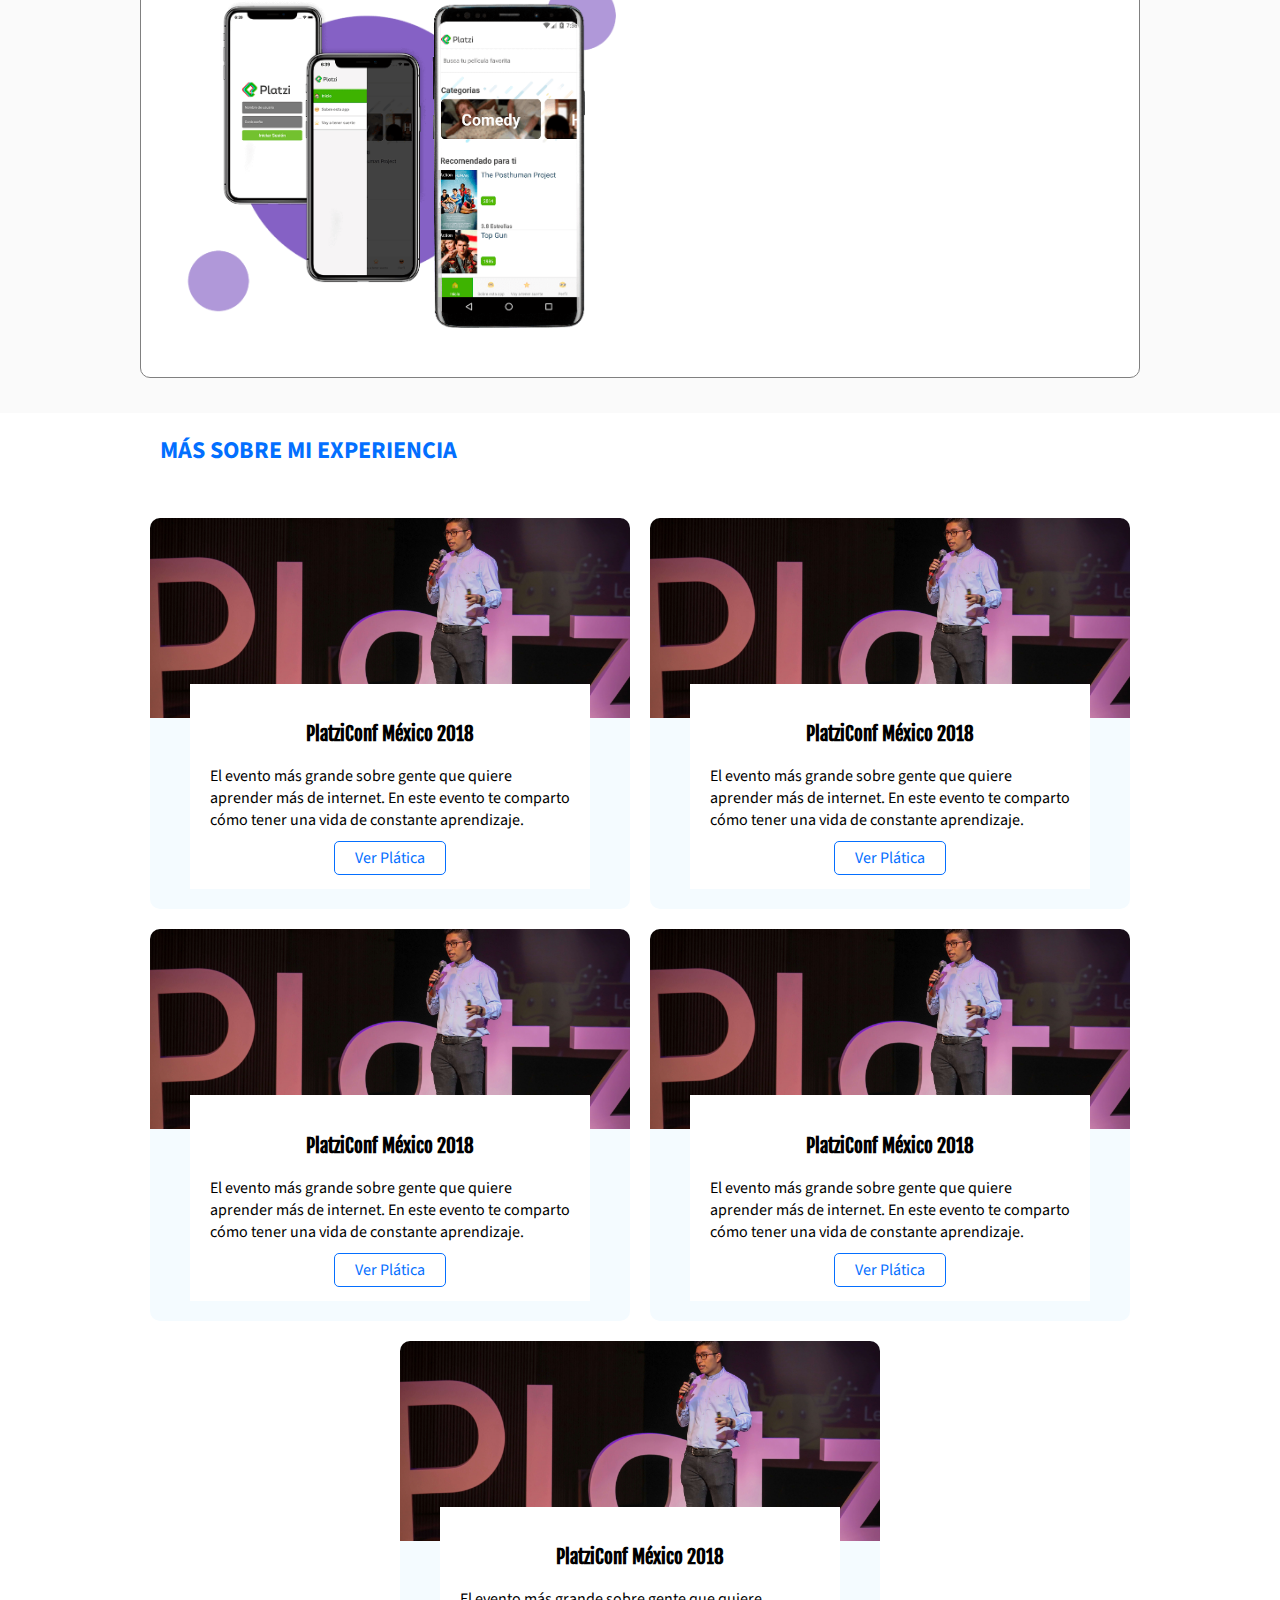
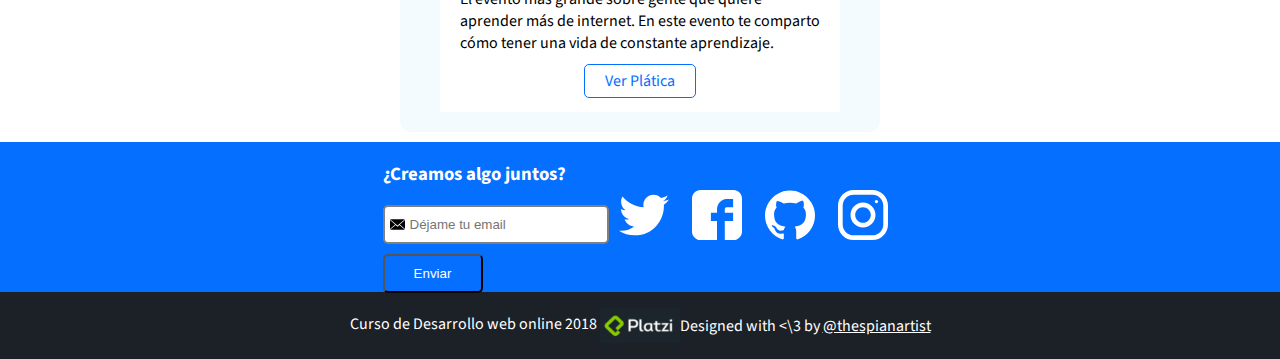
==== commit ed0625d0: "Add media query and flex wrap to alll my sections, add another article for test" ====
--- a/preview.html
+++ b/preview.html
@@ -56,6 +56,21 @@
     <section id="portafolio" class="portfolio">
         <div class="wrapper">
             <h2>Portafoilo (proyectos destacados)</h2>
+            <article class="project">
+                <div class="project-details">
+                    <h3 class="project-title">Platzi Videos</h3>
+                    <h6 class="project-course">React Native / React</h6>
+                    <p class="project-date"><small><strong>Fecha: </strong>01/07/2018</small></p>
+                    <p class="project-url"><small><strong>Puedes verlo en: </strong>www.platzi.com/native</small></p>
+                    <p class="project-description">Platzi Video fue el resultado de 3 meses de trabajo para crear la mejor app para enseñar
+                        el funcionamiento de React y React Native. Desde crear un vista-detalle, hasta patrones 
+                        avanzados de navegación, este proyecto ha sido el ejemplo de futuros creadores de 
+                        aplicaciones multiplataforma</p>
+                </div>       
+                <figure class="project-imageContainer">
+                    <img class="project-image" src="images/platzi-video-react-native.png" alt="Proyecto del curso de React Native" width="500">
+                </figure>
+            </article>
             <article class="project">
                 <div class="project-details">
                     <h3 class="project-title">Platzi Videos</h3>
--- a/css/styles.css
+++ b/css/styles.css
@@ -33,6 +33,7 @@
     justify-content: space-between;
     height: 70px;
     align-items: center;
+    flex-wrap: wrap;
 }
 
 ol, ul {
@@ -81,6 +82,7 @@
     display: flex;
     align-items: center;
     justify-content: space-between;
+    flex-wrap: wrap;
 }
 
 .hero-image {
@@ -140,6 +142,7 @@
     display: flex;
     align-items: center;
     justify-content: space-between;
+    flex-wrap: wrap;
 }
 
 .project-title {
@@ -223,6 +226,7 @@
     display: flex;
     align-items: center;
     justify-content: space-between;
+    flex-wrap: wrap;
 }
 
 .social-link {
@@ -281,6 +285,7 @@
     display: flex;
     align-items: center;
     justify-content: space-between;
+    flex-wrap: wrap;
 }
 
 .footer img {
@@ -292,13 +297,32 @@
 }
 
 .wrapper {
-    width: 1200px;
+    /* width: 1200px; */
+    max-width: 1000px;
     margin: 0 auto;
     display: inherit;
     justify-content: inherit;
     align-items: inherit;
     height: inherit;
     flex-wrap: inherit;
+}
+
+/* Desktop First with MQ larger */
+
+@media screen and (max-width: 1024px){
+
+}
+
+@media screen and (max-width: 768px) {
+
+}
+
+@media screen and (max-width: 480px){
+    
+}
+
+@media screen and (max-width: 320px){
+    
 }
 
 /* .flexbox {
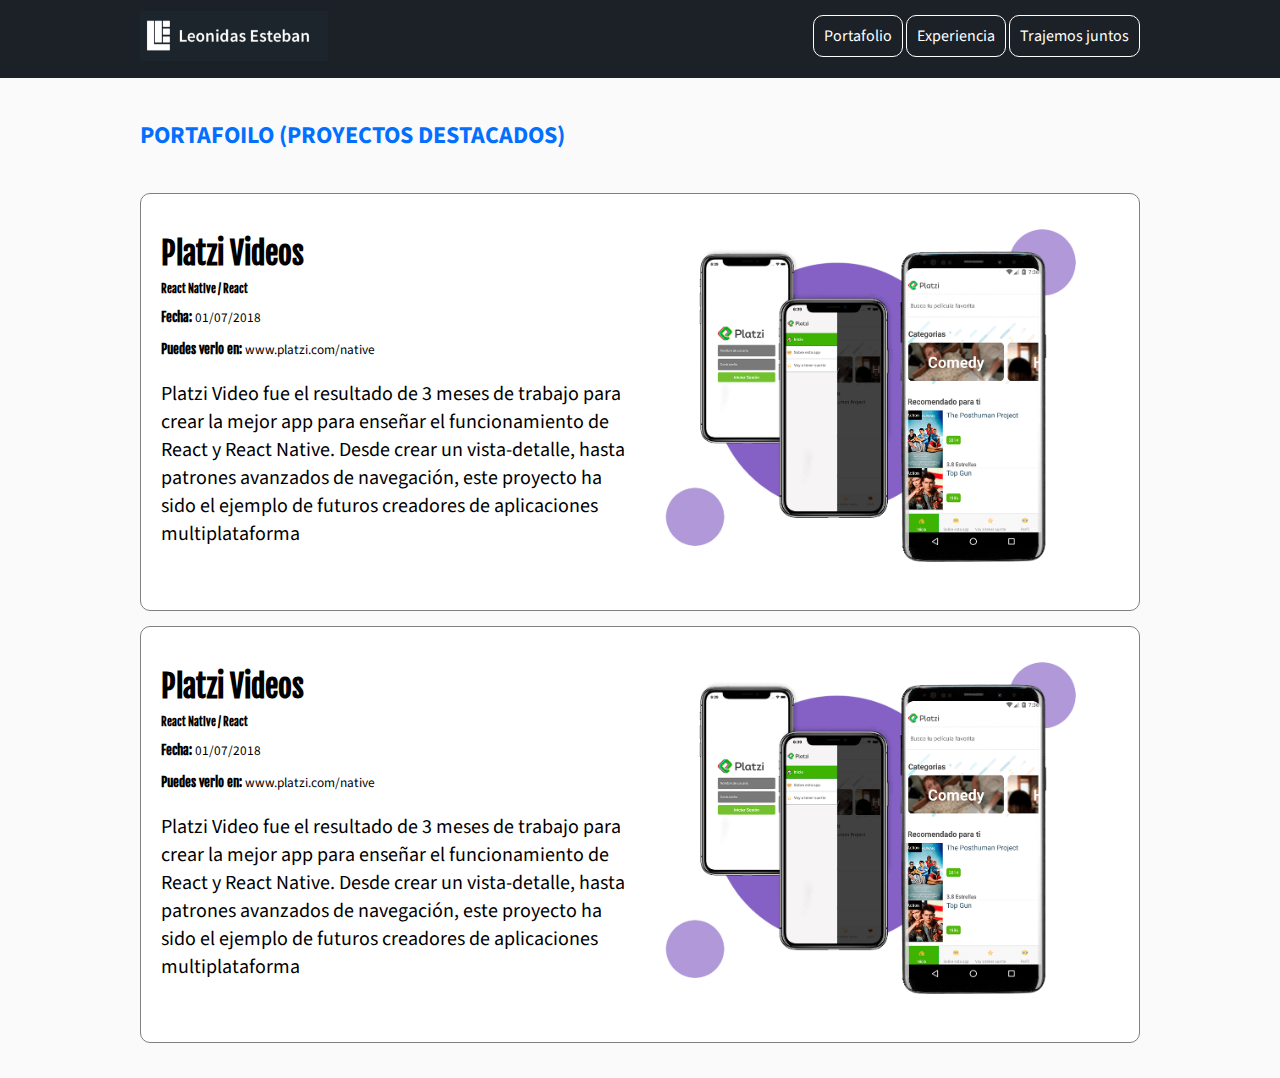
==== commit 5065516e: "Update 5" ====
--- a/preview.html
+++ b/preview.html
@@ -45,14 +45,14 @@
             </nav>
         </div>
     </header>
-    <section class="hero">
+    <!-- <section class="hero">
         <div class="wrapper">
             <h1>
                 Hola! Soy <strong>Osmar Carlos</strong><br> Desarrollador  <strong>Python</strong> con <br> experiencia en <strong>Django</strong>
             </h1>
             <img class="hero-image" src="images/hero.jpg" alt="Hero Image" width="500" height="300">
         </div>
-    </section>
+    </section> -->
     <section id="portafolio" class="portfolio">
         <div class="wrapper">
             <h2>Portafoilo (proyectos destacados)</h2>
@@ -88,10 +88,10 @@
             </article>
         </div>
     </section>
-    <div class="wrapper">
+    <!-- <div class="wrapper">
         <h2 class="event-main">Más sobre mi experiencia</h2>
-    </div>
-    <section id="eventos"class="event-list">
+    </div> -->
+    <!-- <section id="eventos"class="event-list">
         <div class="wrapper">
             <article class="event">
                 <figure class="event-imageContainer">
@@ -149,14 +149,13 @@
                 </div>
             </article>
         </div>
-    </section>
-    <section id="contacto" class="contact">
+    </section> -->
+    <!-- <section id="contacto" class="contact">
         <div class="wrapper">
             <form action="" class="form-email">
                 <h3>¿Creamos algo juntos?</h3>
-                <!-- <label for="email">Déjame tu email</label> -->
+                
                 <input type="text" placeholder="Déjame tu email" id="email">
-                <!-- <input type="submit" value="Enviar"> -->
                 <button>Enviar</button>
             </form>
             <div class="social">
@@ -166,8 +165,8 @@
                 <a href="" class="social-link instagram"></a>
             </div>
         </div>
-    </section>
-    <footer class="footer">
+    </section> -->
+    <!-- <footer class="footer">
         <div class="wrapper">
             <div>
                 <p>Curso de Desarrollo web online 2018 <img src="images/platzi.png" width="80px" alt="Platzi"></p>
@@ -176,6 +175,6 @@
                 <p>Designed with <\3 by <a href="https://twitter.com/thespianartist" target="_blank">@thespianartist</a></p>
             </div>
         </div>
-    </footer>
+    </footer> -->
 </body>
 </html>--- a/css/styles.css
+++ b/css/styles.css
@@ -31,7 +31,7 @@
     color: white;
     display: flex;
     justify-content: space-between;
-    height: 70px;
+    height: 78px;
     align-items: center;
     flex-wrap: wrap;
 }
@@ -166,11 +166,15 @@
 }
 
 .project-details {
-    width: 500px;
+    width: 50%;
 }
 
 .project-imageContainer {
-    width: 500px;
+    width: 50%;
+}
+
+.project-imageContainer img {
+    max-width: 100%;
 }
 
 .event-list {
@@ -299,6 +303,8 @@
 .wrapper {
     /* width: 1200px; */
     max-width: 1000px;
+    /* width: 100%; */
+    flex: 1;
     margin: 0 auto;
     display: inherit;
     justify-content: inherit;
@@ -313,12 +319,89 @@
 
 }
 
-@media screen and (max-width: 768px) {
-
-}
+@media screen and (max-width: 767px) {
+    /* Resolutions under ipad */
+    .header {
+        display: block;
+        height: auto;
+    }
+
+    .header .menu {
+        display: block;
+    }
+
+    .header ol {
+        display: block;
+        width: 50%;
+        margin: auto;
+        height: fit-content;
+    }
+
+    .header ol li {
+        height: 35px;
+        display: block;
+    }
+
+    .header a {
+        justify-content: center;
+    }
+
+    .header .logo {
+        /* One way */
+        /* display: flex;
+        justify-content: center; */
+        text-align: center;
+    }
+
+    .project {
+        display: block;
+    }
+
+    .project-imageContainer {
+        width: auto;
+        text-align: center;
+    }
+
+    .project-details {
+        width: auto;
+    }
+
+    .project-course,
+    .project-date,
+    .project-url {
+        margin: .3em 0;
+    }
+
+    .project-title {
+        font-size: 1.5em;
+        margin-bottom: .3em;
+    }
+
+    .project-url {
+        font-size: 1em;
+    }
+
+    .project-course {
+        font-size: .7em;
+ 
+    }
+
+    .project-date {
+        font-size: 1em;
+
+    }
+
+    .project-description {
+        font-size: .8em;
+    }
+}
+
 
 @media screen and (max-width: 480px){
-    
+    .project-details {
+        width: auto;
+        font-size: 12px;
+    }
 }
 
 @media screen and (max-width: 320px){
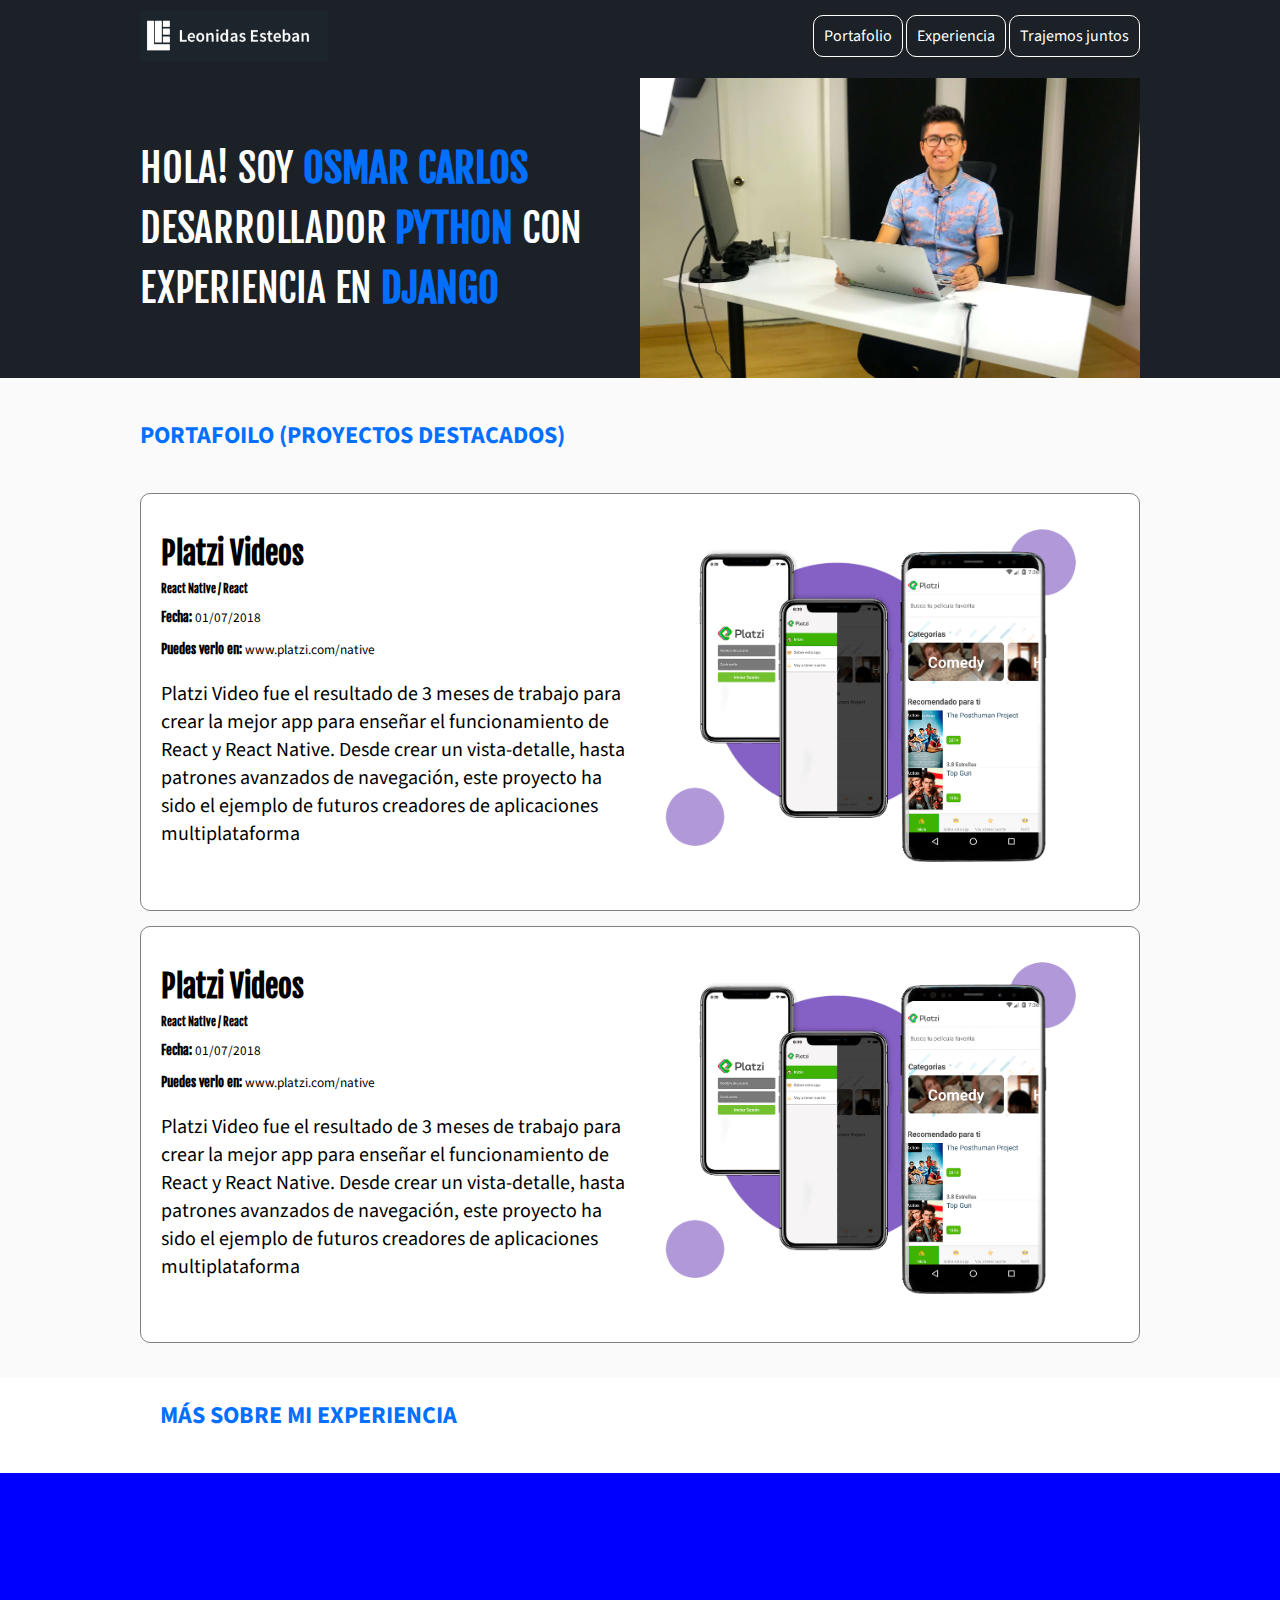
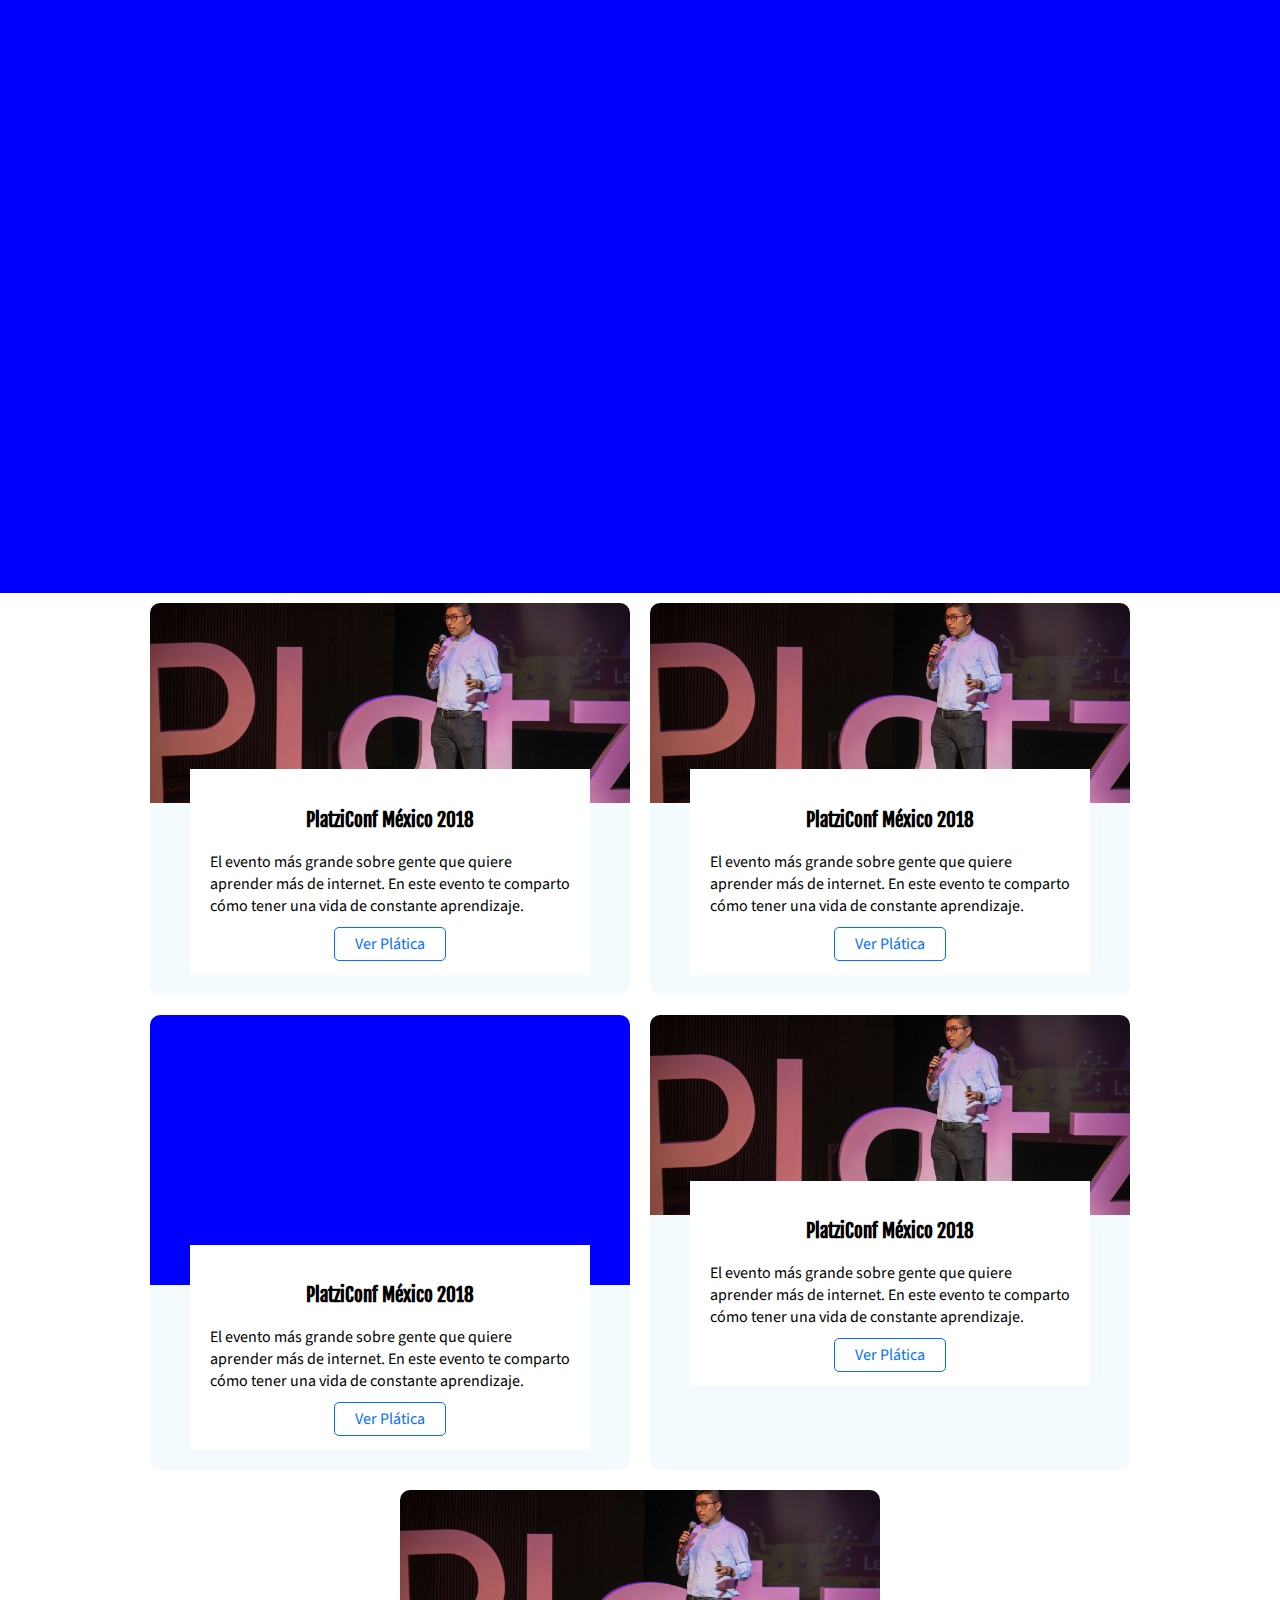
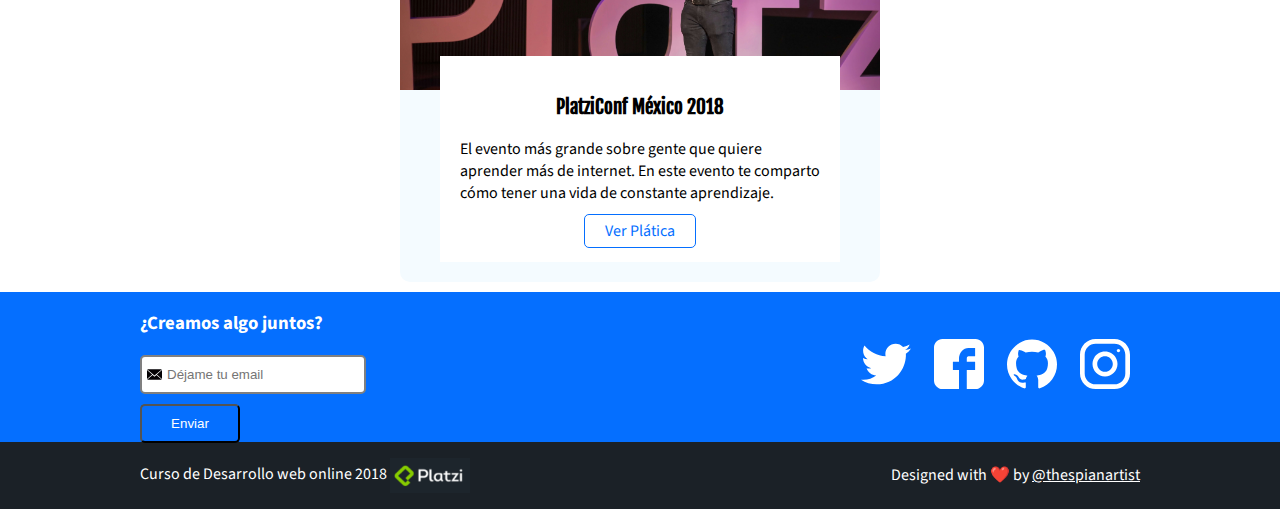
==== commit ea38d1c1: "Video responsive" ====
--- a/preview.html
+++ b/preview.html
@@ -45,14 +45,14 @@
             </nav>
         </div>
     </header>
-    <!-- <section class="hero">
+    <section class="hero">
         <div class="wrapper">
             <h1>
                 Hola! Soy <strong>Osmar Carlos</strong><br> Desarrollador  <strong>Python</strong> con <br> experiencia en <strong>Django</strong>
             </h1>
             <img class="hero-image" src="images/hero.jpg" alt="Hero Image" width="500" height="300">
         </div>
-    </section> -->
+    </section>
     <section id="portafolio" class="portfolio">
         <div class="wrapper">
             <h2>Portafoilo (proyectos destacados)</h2>
@@ -88,10 +88,14 @@
             </article>
         </div>
     </section>
-    <!-- <div class="wrapper">
+    <!-- <video class="html-video" src="https://www.youtube.com/watch?v=LoKvxCSZw5w" controls></video> -->
+    <div class="wrapper">
         <h2 class="event-main">Más sobre mi experiencia</h2>
-    </div> -->
-    <!-- <section id="eventos"class="event-list">
+    </div>
+    <div class="flexible-video">
+        <iframe class="youtube" width="560" height="315" src="https://www.youtube.com/embed/LoKvxCSZw5w" frameborder="0" allow="accelerometer; autoplay; encrypted-media; gyroscope; picture-in-picture" allowfullscreen></iframe>
+    </div>
+    <section id="eventos"class="event-list">
         <div class="wrapper">
             <article class="event">
                 <figure class="event-imageContainer">
@@ -117,7 +121,10 @@
             </article>
             <article class="event">
                 <figure class="event-imageContainer">
-                    <img class="event-image" src="images/platzi-conf.jpg" alt="PlatziConf" width="500">
+                    <div class="flexible-video">
+                        <iframe class="youtube" width="560" height="315" src="https://www.youtube.com/embed/LoKvxCSZw5w" frameborder="0" allow="accelerometer; autoplay; encrypted-media; gyroscope; picture-in-picture" allowfullscreen></iframe>
+                    </div>
+                    <!-- <img class="event-image" src="images/platzi-conf.jpg" alt="PlatziConf" width="500"> -->
                 </figure>
                 <div class="event-detail">
                     <h3 class="event-title">PlatziConf México 2018</h3>
@@ -149,8 +156,8 @@
                 </div>
             </article>
         </div>
-    </section> -->
-    <!-- <section id="contacto" class="contact">
+    </section>
+    <section id="contacto" class="contact">
         <div class="wrapper">
             <form action="" class="form-email">
                 <h3>¿Creamos algo juntos?</h3>
@@ -165,16 +172,16 @@
                 <a href="" class="social-link instagram"></a>
             </div>
         </div>
-    </section> -->
-    <!-- <footer class="footer">
+    </section>
+    <footer class="footer">
         <div class="wrapper">
             <div>
                 <p>Curso de Desarrollo web online 2018 <img src="images/platzi.png" width="80px" alt="Platzi"></p>
             </div>
             <div>
-                <p>Designed with <\3 by <a href="https://twitter.com/thespianartist" target="_blank">@thespianartist</a></p>
+                <p>Designed with ❤️ by <a href="https://twitter.com/thespianartist" target="_blank">@thespianartist</a></p>
             </div>
         </div>
-    </footer> -->
+    </footer>
 </body>
 </html>--- a/css/styles.css
+++ b/css/styles.css
@@ -184,8 +184,8 @@
 }
 
 .event {
-    margin: 10px;
-    width: 480px;
+    margin: 1%;
+    width: 48%;
     border-radius: 10px;
     overflow: hidden;
     flex-shrink: 0;
@@ -313,13 +313,65 @@
     flex-wrap: inherit;
 }
 
+.html-video {
+    width: 100%;
+    height: auto;
+}
+
+.youtube {
+    /* width: 100%;
+    height: auto; */
+    position: absolute;
+    left: 0;
+    right: 0;
+    top: 0;
+    bottom: 0;
+    width: 100%;
+    height: 100%;
+    z-index: 3;
+}
+
+.flexible-video {
+    width: 100%;
+    height: 0;
+    padding-top: 56.25%;
+    background: blue;
+    position: relative;
+}
 /* Desktop First with MQ larger */
 
 @media screen and (max-width: 1024px){
+    .wrapper {
+        padding: 0 1em;
+    }
+
+    .hero {
+        height: auto;
+        padding: 2em;
+        position: relative;
+        overflow: hidden;
+        text-shadow: 1px 2px 2px#000;
+    }
+
+    .hero h1 {
+        font-size: 2em;
+        z-index: 2
+    }
+
+    .hero-image {
+        position: absolute;
+        z-index: 1;
+        left: 0;
+        right: 0;
+        top: 0;
+        bottom: 0;
+        width: 100%;
+    }
 
 }
 
 @media screen and (max-width: 767px) {
+
     /* Resolutions under ipad */
     .header {
         display: block;
@@ -340,6 +392,8 @@
     .header ol li {
         height: 35px;
         display: block;
+        margin: 0;
+        margin-bottom: 15px;
     }
 
     .header a {
@@ -394,18 +448,69 @@
     .project-description {
         font-size: .8em;
     }
+
+    .event {
+        width: auto;
+        flex-shrink: initial;
+    }
+
+    .event img {
+        width: 100%;
+    }
 }
 
 
 @media screen and (max-width: 480px){
+
+    .hero h1 {
+        font-size: 1.5em;
+    }
+
     .project-details {
         width: auto;
         font-size: 12px;
     }
+
+    .event-detail {
+        margin: -2em .5em .5em;
+        padding: 1em;
+    }
+
+    .contact {
+        display: block;
+        height: auto;
+        padding: 1em 0;
+        text-align: center;
+    }
+
+    .form-email button {
+        margin: 1em auto;
+    }
+
+    .form-email h3 {
+        margin-top: 0;
+    }
+
+    .footer {
+        display: block;
+        text-align: center;
+        border: 1px solid transparent;
+    }
+
+    .wrapper {
+        padding: 0 .5em;
+    }
 }
 
 @media screen and (max-width: 320px){
-    
+
+    .hero {
+        padding: 2em 1em;
+    }
+
+    .hero h1 {
+        font-size: 1.2em;
+    }
 }
 
 /* .flexbox {
